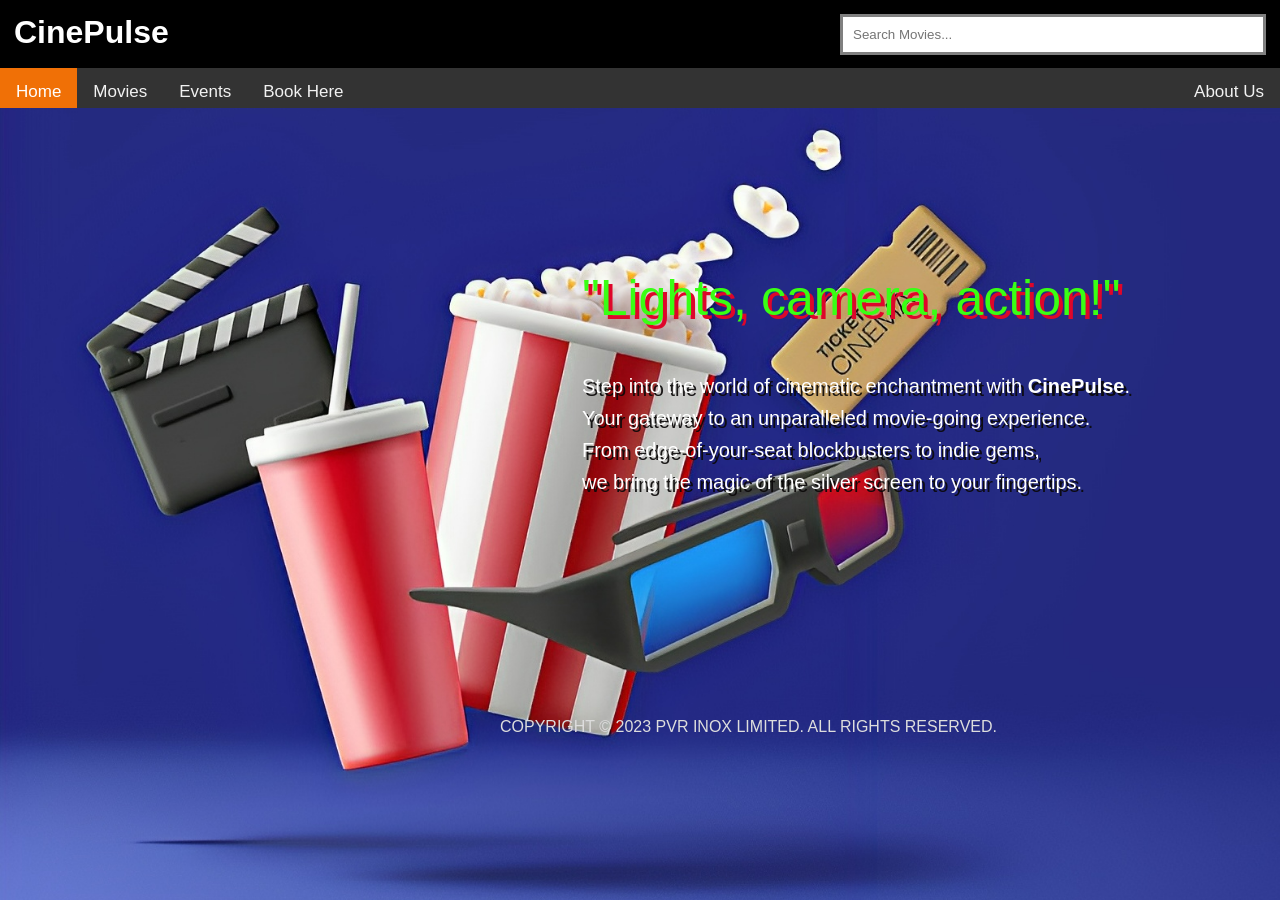
==== index.html @ d07807b1 "Rename Home.html to index.html for Vercel deployment" ====
<!DOCTYPE html>
<html lang="en">

<head>
  <meta charset="UTF-8">
  <meta name="viewport" content="width=device-width, initial-scale=1.0">
  <title>Home</title>
  <link rel="stylesheet" href="home.css">
</head>

<body>
  <div class="header">
    <div class="nav1">
      <div class="title">
        <h1>CinePulse</h1>
      </div>
      <div class="search">
        <input type="text" placeholder="Search Movies...">
      </div>
    </div>

    <div class="nav2">
      <a href="#home" id="active">Home</a>
      <a href="movie.html">Movies</a>
      <a href="event.html">Events</a>
      <a href="#book">Book Here</a>
      <a href="about.html" id="about">About Us</a>
    </div>

    <div class="intro animated-text">
      <span>"Lights, camera, action!"</span><br><br>
      Step into the world of cinematic enchantment with <b>CinePulse</b>.<br>
      Your gateway to an unparalleled movie-going experience.<br>
      From edge-of-your-seat blockbusters to indie gems,<br>
      we bring the magic of the silver screen to your fingertips.
    </div>

    <div class="copy">
      COPYRIGHT © 2023 PVR INOX LIMITED. ALL RIGHTS RESERVED.
    </div>
  </div>
</body>

</html>
---- home.css ----
* {
    margin: 0;
}
.header {
    display: block;
    height: 100vh;
}

.nav1 {
    background-color: black;
    display: flex;
    color: white;
    justify-content: space-between;
    padding: 14px 14px;
    height: 40px;
}
.title h1{
    align-items: center;
    justify-content: center;
    
}

.search input[type=text]{
    float:right;
    width: 400px;
    margin: auto;
    height: auto;
  border: 3px solid grey;
  padding: 10px;
}
.animated-text {
  font-size: 20px;
  line-height: 1.6;
  color: white;
  text-align: left;
  margin: 50px;
  opacity: 0;
  transform: translateY(30px);
  animation: fadeInUp 2s ease-out forwards;
}

.animated-text span {
  display: inline-block;
  font-size: 50px;
  color: #39ff14;
  text-shadow: 4px 4px rgb(222, 6, 42);
  animation: glow 2s ease-in-out infinite alternate;
}

@keyframes fadeInUp {
  from {
    opacity: 0;
    transform: translateY(30px);
  }
  to {
    opacity: 1;
    transform: translateY(0);
  }
}

@keyframes glow {
  from {
    text-shadow: 0 0 5px #39ff14, 0 0 10px #39ff14, 0 0 20px #39ff14;
  }
  to {
    text-shadow: 0 0 20px #ff004f, 0 0 30px #ff004f, 0 0 40px #ff004f;
  }
}



body {
    
    font-family: Arial, Helvetica, sans-serif;
    background-image: url("theater.png");
    background-position-y: 45px;
    background-size:cover ;
    background-repeat: no-repeat;
}
.nav2 {
    overflow: hidden;
    background-color: #333;
    height:40px;
}
.nav2 a {
    float: left;
    color: #f2f2f2;
    text-align: center;
    padding: 14px 16px;
    text-decoration: none;
    font-size: 17px;
}
.nav2 a.about{
    float: right;
    color: #f2f2f2;
    text-align: center;
    padding: 14px 16px;
    text-decoration: none;
    font-size: 17px;

}
.nav2 a#about{
    float:right;
}
.nav2 a:hover {
    background-color: #ddd;
    color: black;
}
.nav2 a#active {
    background-color: #f07006;
    color: white;
} 
.intro{
    padding: 100px;
    float: right;
    color:white;
    font-size:30px;
    text-shadow: 3px 3px rgba(11, 9, 9, 0.925);
}
.copy{
    
    margin-top: 610px;
    margin-left: 500px;
    color:#ddd;
    
}
.animated-text {
  font-size: 20px;
  line-height: 1.6;
  color: white;
  text-align: left;
  margin: 50px;
  opacity: 0;
  transform: translateY(30px);
  animation: fadeInUp 2s ease-out forwards;
}

.animated-text span {
  display: inline-block;
  font-size: 50px;
  color: #39ff14;
  text-shadow: 4px 4px rgb(222, 6, 42);
  animation: glow 2s ease-in-out infinite alternate;
}

@keyframes fadeInUp {
  from {
    opacity: 0;
    transform: translateY(30px);
  }
  to {
    opacity: 1;
    transform: translateY(0);
  }
}

@keyframes glow {
  from {
    text-shadow: 0 0 5px #39ff14, 0 0 10px #39ff14, 0 0 20px #39ff14;
  }
  to {
    text-shadow: 0 0 20px #ff004f, 0 0 30px #ff004f, 0 0 40px #ff004f;
  }
}
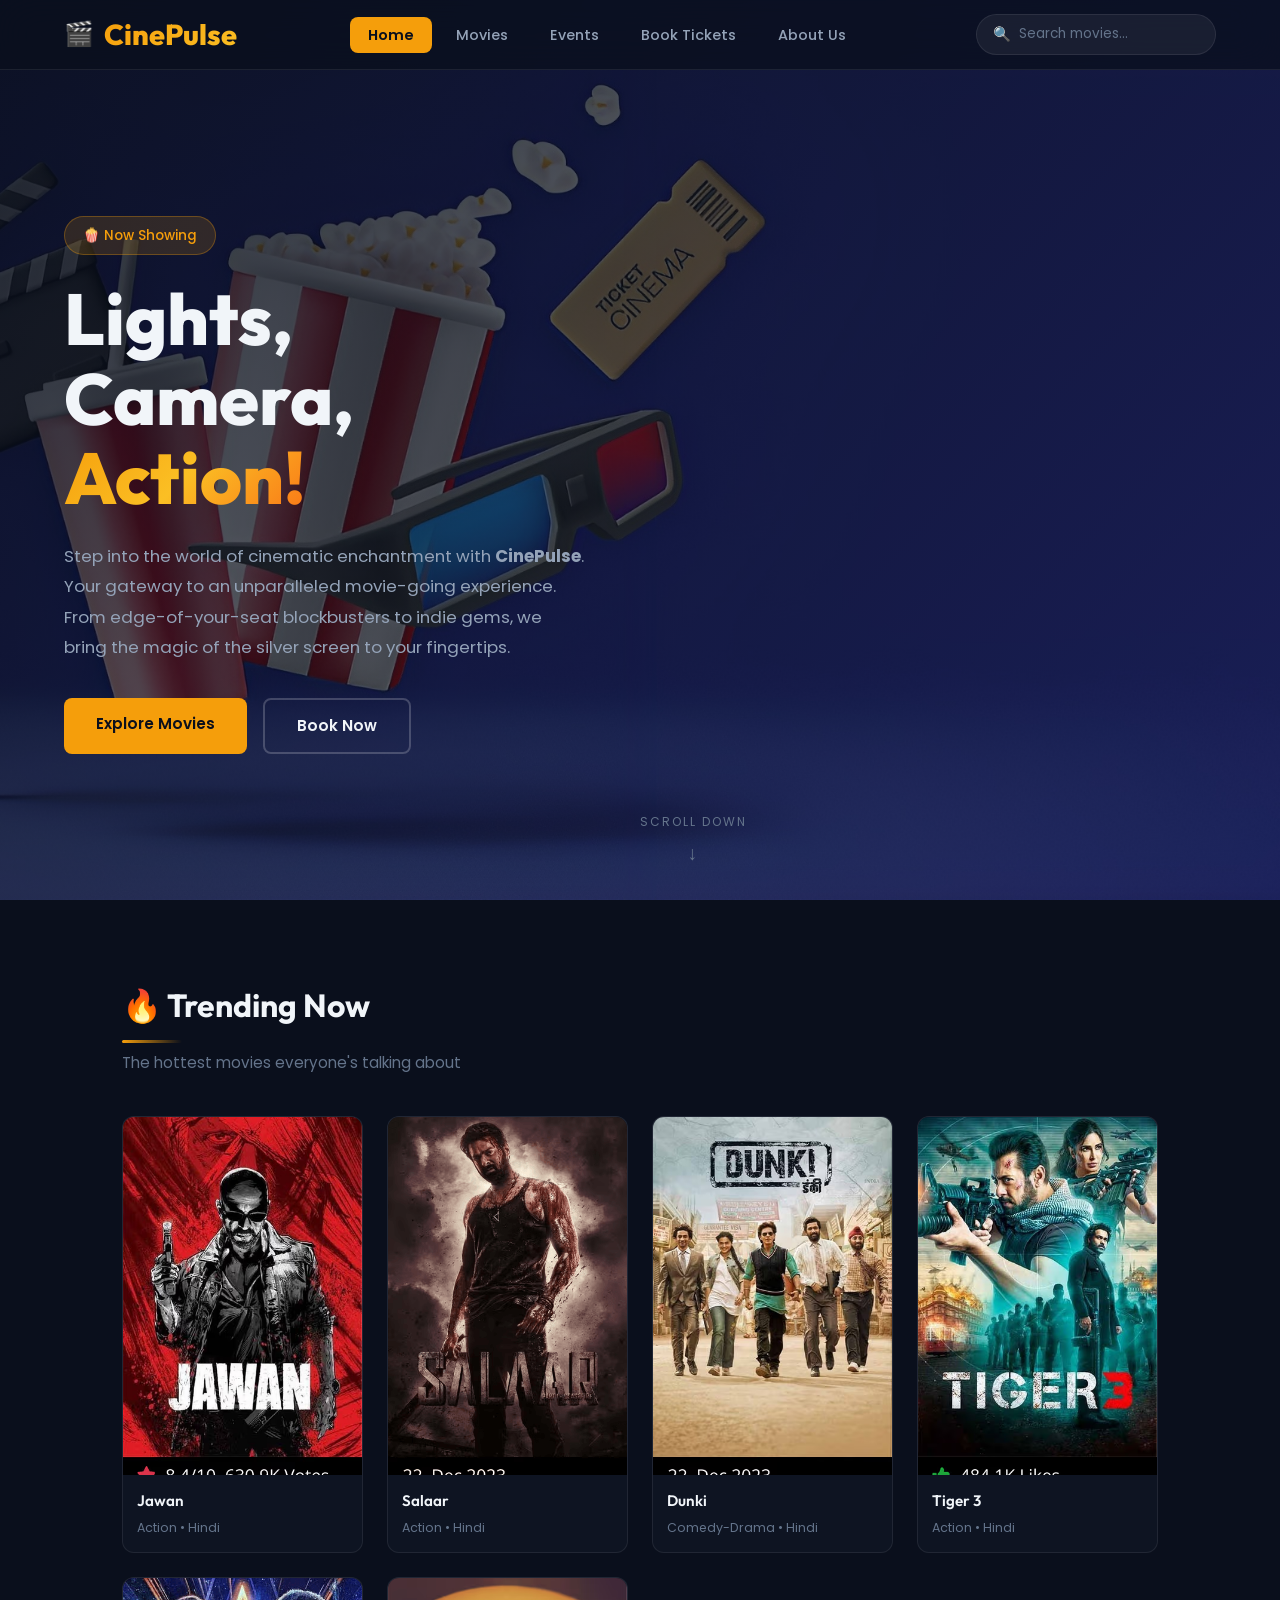
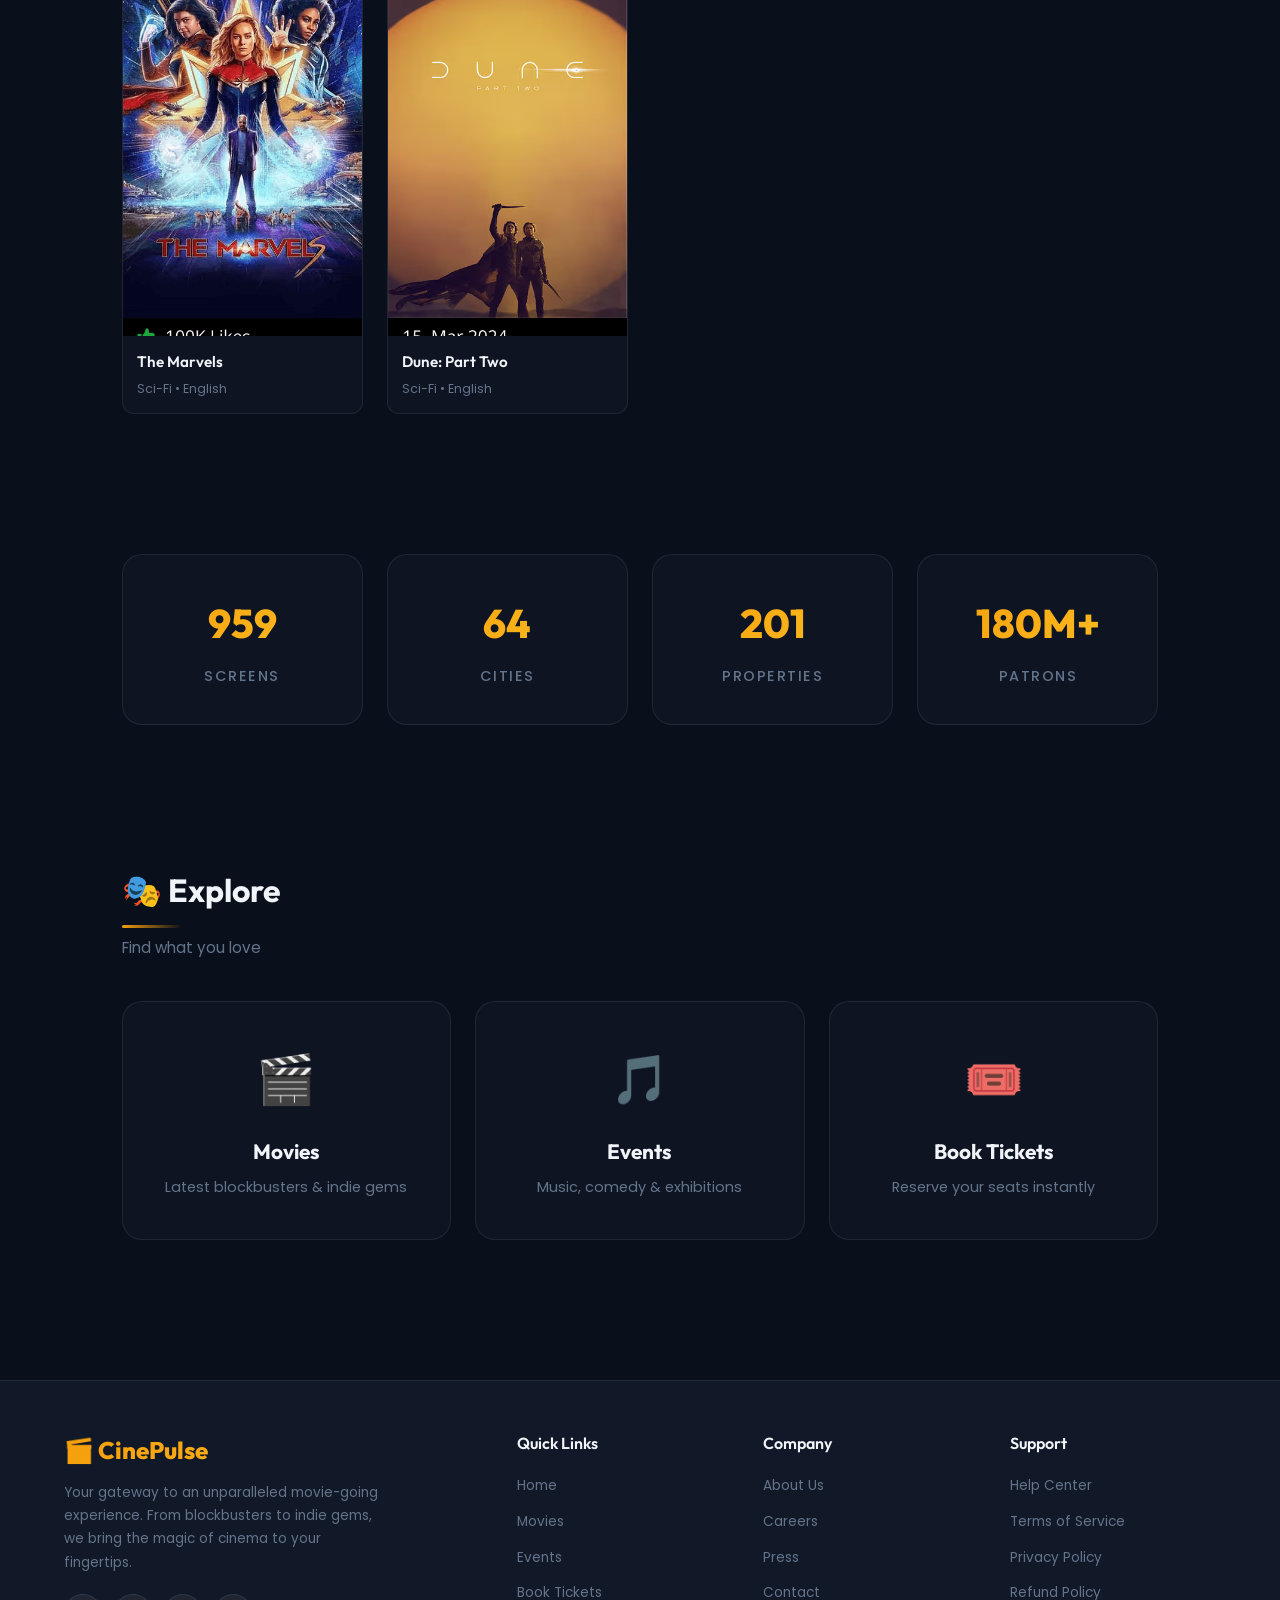
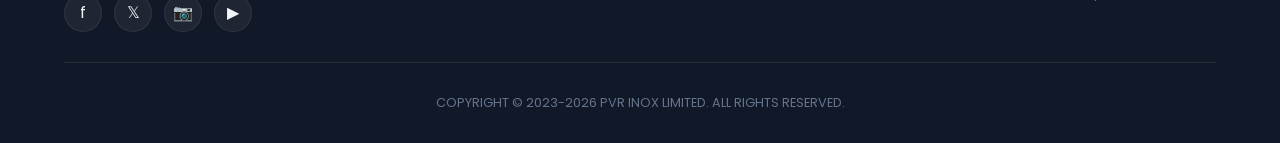
==== commit 095caffe: "updated" ====
--- a/index.html
+++ b/index.html
@@ -1,44 +1,291 @@
 <!DOCTYPE html>
 <html lang="en">
-
 <head>
   <meta charset="UTF-8">
   <meta name="viewport" content="width=device-width, initial-scale=1.0">
-  <title>Home</title>
+  <meta name="description" content="CinePulse — Your gateway to an unparalleled movie-going experience. Book tickets for the latest blockbusters, events, and more.">
+  <meta property="og:title" content="CinePulse — Book Movie Tickets Online">
+  <meta property="og:description" content="Step into the world of cinematic enchantment. Book tickets for the latest movies and events.">
+  <title>CinePulse — Book Movie Tickets Online</title>
+  <link rel="stylesheet" href="global.css">
   <link rel="stylesheet" href="home.css">
 </head>
-
 <body>
-  <div class="header">
-    <div class="nav1">
-      <div class="title">
-        <h1>CinePulse</h1>
-      </div>
-      <div class="search">
-        <input type="text" placeholder="Search Movies...">
-      </div>
-    </div>
-
-    <div class="nav2">
-      <a href="#home" id="active">Home</a>
-      <a href="movie.html">Movies</a>
-      <a href="event.html">Events</a>
-      <a href="#book">Book Here</a>
-      <a href="about.html" id="about">About Us</a>
-    </div>
-
-    <div class="intro animated-text">
-      <span>"Lights, camera, action!"</span><br><br>
-      Step into the world of cinematic enchantment with <b>CinePulse</b>.<br>
-      Your gateway to an unparalleled movie-going experience.<br>
-      From edge-of-your-seat blockbusters to indie gems,<br>
-      we bring the magic of the silver screen to your fingertips.
-    </div>
-
-    <div class="copy">
-      COPYRIGHT © 2023 PVR INOX LIMITED. ALL RIGHTS RESERVED.
-    </div>
-  </div>
+  <!-- Page Transition -->
+  <div class="page-transition active"></div>
+
+  <!-- Navbar -->
+  <nav class="navbar" id="navbar">
+    <div class="navbar__brand">
+      <span class="navbar__logo-icon">🎬</span>
+      <a href="index.html" class="navbar__logo">CinePulse</a>
+    </div>
+    <ul class="navbar__links" id="navLinks">
+      <li><a href="index.html" class="active">Home</a></li>
+      <li><a href="movie.html">Movies</a></li>
+      <li><a href="event.html">Events</a></li>
+      <li><a href="book.html">Book Tickets</a></li>
+      <li><a href="about.html">About Us</a></li>
+    </ul>
+    <div class="navbar__search">
+      <span class="navbar__search-icon">🔍</span>
+      <input type="text" placeholder="Search movies..." id="searchInput">
+    </div>
+    <div class="navbar__hamburger" id="hamburger">
+      <span></span>
+      <span></span>
+      <span></span>
+    </div>
+  </nav>
+  <div class="mobile-overlay" id="mobileOverlay"></div>
+
+  <!-- Hero Section -->
+  <header class="hero" id="home">
+    <div class="hero__carousel">
+      <div class="hero__slide active" style="background-image: url('theater.png');">
+        <div class="hero__overlay"></div>
+        <div class="hero__content">
+          <span class="hero__badge">🍿 Now Showing</span>
+          <h1 class="hero__title">Lights, Camera,<br><span class="hero__title-accent">Action!</span></h1>
+          <p class="hero__description">
+            Step into the world of cinematic enchantment with <strong>CinePulse</strong>.
+            Your gateway to an unparalleled movie-going experience.
+            From edge-of-your-seat blockbusters to indie gems,
+            we bring the magic of the silver screen to your fingertips.
+          </p>
+          <div class="hero__actions">
+            <a href="movie.html" class="hero__btn hero__btn--primary">Explore Movies</a>
+            <a href="book.html" class="hero__btn hero__btn--outline">Book Now</a>
+          </div>
+        </div>
+      </div>
+    </div>
+    <div class="hero__scroll-indicator">
+      <span>Scroll Down</span>
+      <div class="hero__scroll-arrow">↓</div>
+    </div>
+  </header>
+
+  <!-- Featured Section -->
+  <main>
+    <section class="featured" id="featured">
+      <div class="container">
+        <div class="section-header reveal">
+          <h2 class="section-header__title">🔥 Trending Now</h2>
+          <p class="section-header__subtitle">The hottest movies everyone's talking about</p>
+        </div>
+        <div class="card-grid stagger-children">
+          <a href="book.html" class="card">
+            <div class="card__image-wrapper">
+              <img src="jawan.png" alt="Jawan" loading="lazy">
+              <div class="card__overlay">
+                <span class="card__overlay-btn">Book Tickets →</span>
+              </div>
+            </div>
+            <div class="card__info">
+              <h3 class="card__title">Jawan</h3>
+              <p class="card__meta">Action • Hindi</p>
+            </div>
+          </a>
+          <a href="book.html" class="card">
+            <div class="card__image-wrapper">
+              <img src="salar.png" alt="Salaar" loading="lazy">
+              <div class="card__overlay">
+                <span class="card__overlay-btn">Book Tickets →</span>
+              </div>
+            </div>
+            <div class="card__info">
+              <h3 class="card__title">Salaar</h3>
+              <p class="card__meta">Action • Hindi</p>
+            </div>
+          </a>
+          <a href="book.html" class="card">
+            <div class="card__image-wrapper">
+              <img src="dunki.png" alt="Dunki" loading="lazy">
+              <div class="card__overlay">
+                <span class="card__overlay-btn">Book Tickets →</span>
+              </div>
+            </div>
+            <div class="card__info">
+              <h3 class="card__title">Dunki</h3>
+              <p class="card__meta">Comedy-Drama • Hindi</p>
+            </div>
+          </a>
+          <a href="book.html" class="card">
+            <div class="card__image-wrapper">
+              <img src="tiger.png" alt="Tiger 3" loading="lazy">
+              <div class="card__overlay">
+                <span class="card__overlay-btn">Book Tickets →</span>
+              </div>
+            </div>
+            <div class="card__info">
+              <h3 class="card__title">Tiger 3</h3>
+              <p class="card__meta">Action • Hindi</p>
+            </div>
+          </a>
+          <a href="book.html" class="card">
+            <div class="card__image-wrapper">
+              <img src="marvel.png" alt="The Marvels" loading="lazy">
+              <div class="card__overlay">
+                <span class="card__overlay-btn">Book Tickets →</span>
+              </div>
+            </div>
+            <div class="card__info">
+              <h3 class="card__title">The Marvels</h3>
+              <p class="card__meta">Sci-Fi • English</p>
+            </div>
+          </a>
+          <a href="book.html" class="card">
+            <div class="card__image-wrapper">
+              <img src="dune.png" alt="Dune Part Two" loading="lazy">
+              <div class="card__overlay">
+                <span class="card__overlay-btn">Book Tickets →</span>
+              </div>
+            </div>
+            <div class="card__info">
+              <h3 class="card__title">Dune: Part Two</h3>
+              <p class="card__meta">Sci-Fi • English</p>
+            </div>
+          </a>
+        </div>
+      </div>
+    </section>
+
+    <!-- Stats Section -->
+    <section class="stats reveal">
+      <div class="container">
+        <div class="stats__grid">
+          <div class="stats__card">
+            <span class="stats__number" data-target="1707">0</span>
+            <span class="stats__label">Screens</span>
+          </div>
+          <div class="stats__card">
+            <span class="stats__number" data-target="115">0</span>
+            <span class="stats__label">Cities</span>
+          </div>
+          <div class="stats__card">
+            <span class="stats__number" data-target="359">0</span>
+            <span class="stats__label">Properties</span>
+          </div>
+          <div class="stats__card">
+            <span class="stats__number">180M+</span>
+            <span class="stats__label">Patrons</span>
+          </div>
+        </div>
+      </div>
+    </section>
+
+    <!-- Quick Categories -->
+    <section class="categories reveal">
+      <div class="container">
+        <div class="section-header">
+          <h2 class="section-header__title">🎭 Explore</h2>
+          <p class="section-header__subtitle">Find what you love</p>
+        </div>
+        <div class="categories__grid stagger-children">
+          <a href="movie.html" class="categories__card">
+            <span class="categories__icon">🎬</span>
+            <h3>Movies</h3>
+            <p>Latest blockbusters & indie gems</p>
+          </a>
+          <a href="event.html" class="categories__card">
+            <span class="categories__icon">🎵</span>
+            <h3>Events</h3>
+            <p>Music, comedy & exhibitions</p>
+          </a>
+          <a href="book.html" class="categories__card">
+            <span class="categories__icon">🎟️</span>
+            <h3>Book Tickets</h3>
+            <p>Reserve your seats instantly</p>
+          </a>
+        </div>
+      </div>
+    </section>
+  </main>
+
+  <!-- Footer -->
+  <footer class="footer">
+    <div class="footer__grid">
+      <div class="footer__brand">
+        <div class="footer__brand-name">🎬 CinePulse</div>
+        <p class="footer__brand-desc">
+          Your gateway to an unparalleled movie-going experience.
+          From blockbusters to indie gems, we bring the magic of cinema to your fingertips.
+        </p>
+        <div class="footer__social">
+          <a href="#" aria-label="Facebook">f</a>
+          <a href="#" aria-label="Twitter">𝕏</a>
+          <a href="#" aria-label="Instagram">📷</a>
+          <a href="#" aria-label="YouTube">▶</a>
+        </div>
+      </div>
+      <div class="footer__col">
+        <h4 class="footer__col-title">Quick Links</h4>
+        <ul>
+          <li><a href="index.html">Home</a></li>
+          <li><a href="movie.html">Movies</a></li>
+          <li><a href="event.html">Events</a></li>
+          <li><a href="book.html">Book Tickets</a></li>
+        </ul>
+      </div>
+      <div class="footer__col">
+        <h4 class="footer__col-title">Company</h4>
+        <ul>
+          <li><a href="about.html">About Us</a></li>
+          <li><a href="#">Careers</a></li>
+          <li><a href="#">Press</a></li>
+          <li><a href="#">Contact</a></li>
+        </ul>
+      </div>
+      <div class="footer__col">
+        <h4 class="footer__col-title">Support</h4>
+        <ul>
+          <li><a href="#">Help Center</a></li>
+          <li><a href="#">Terms of Service</a></li>
+          <li><a href="#">Privacy Policy</a></li>
+          <li><a href="#">Refund Policy</a></li>
+        </ul>
+      </div>
+    </div>
+    <div class="footer__bottom">
+      COPYRIGHT © 2023-2026 PVR INOX LIMITED. ALL RIGHTS RESERVED.
+    </div>
+  </footer>
+
+  <!-- Back to Top -->
+  <button class="back-to-top" aria-label="Back to top">↑</button>
+
+  <script src="main.js"></script>
+  <script>
+    // Init hero carousel & stats counter
+    document.addEventListener('DOMContentLoaded', () => {
+      initHeroCarousel();
+
+      // Animated counters
+      const counters = document.querySelectorAll('.stats__number[data-target]');
+      const observer = new IntersectionObserver((entries) => {
+        entries.forEach(entry => {
+          if (entry.isIntersecting) {
+            const el = entry.target;
+            const target = +el.dataset.target;
+            const duration = 2000;
+            const start = performance.now();
+
+            function update(now) {
+              const progress = Math.min((now - start) / duration, 1);
+              const eased = 1 - Math.pow(1 - progress, 3);
+              el.textContent = Math.floor(target * eased).toLocaleString();
+              if (progress < 1) requestAnimationFrame(update);
+              else el.textContent = target.toLocaleString() + '+';
+            }
+            requestAnimationFrame(update);
+            observer.unobserve(el);
+          }
+        });
+      }, { threshold: 0.5 });
+
+      counters.forEach(c => observer.observe(c));
+    });
+  </script>
 </body>
-
 </html>
--- a/global.css
+++ b/global.css
@@ -0,0 +1,778 @@
+/* ============================================
+   CinePulse — Global Design System (2026)
+   ============================================ */
+
+/* ---------- Google Fonts ---------- */
+@import url('https://fonts.googleapis.com/css2?family=Poppins:wght@300;400;500;600;700;800;900&family=Outfit:wght@300;400;500;600;700;800&display=swap');
+
+/* ---------- CSS Custom Properties ---------- */
+:root {
+  /* Colors */
+  --bg-primary: #0a0f1c;
+  --bg-secondary: #111827;
+  --bg-card: rgba(17, 24, 39, 0.65);
+  --bg-glass: rgba(10, 15, 28, 0.75);
+  --bg-glass-hover: rgba(10, 15, 28, 0.9);
+
+  --accent: #f59e0b;
+  --accent-hover: #d97706;
+  --accent-glow: rgba(245, 158, 11, 0.25);
+  --accent-red: #ef4444;
+  --accent-green: #10b981;
+
+  --text-primary: #f1f5f9;
+  --text-secondary: #94a3b8;
+  --text-muted: #64748b;
+
+  --border-glass: rgba(255, 255, 255, 0.08);
+  --border-accent: rgba(245, 158, 11, 0.3);
+
+  /* Typography */
+  --font-heading: 'Outfit', sans-serif;
+  --font-body: 'Poppins', sans-serif;
+
+  /* Spacing */
+  --nav-height: 70px;
+  --section-padding: 80px 5%;
+  --container-max: 1400px;
+
+  /* Transitions */
+  --transition-fast: 0.2s cubic-bezier(0.4, 0, 0.2, 1);
+  --transition-smooth: 0.4s cubic-bezier(0.4, 0, 0.2, 1);
+  --transition-spring: 0.5s cubic-bezier(0.34, 1.56, 0.64, 1);
+
+  /* Borders */
+  --radius-sm: 8px;
+  --radius-md: 12px;
+  --radius-lg: 20px;
+  --radius-xl: 28px;
+
+  /* Shadows */
+  --shadow-card: 0 8px 32px rgba(0, 0, 0, 0.3);
+  --shadow-glow: 0 0 40px var(--accent-glow);
+  --shadow-float: 0 20px 60px rgba(0, 0, 0, 0.4);
+}
+
+/* ---------- Reset & Base ---------- */
+*,
+*::before,
+*::after {
+  margin: 0;
+  padding: 0;
+  box-sizing: border-box;
+}
+
+html {
+  scroll-behavior: smooth;
+  scroll-padding-top: var(--nav-height);
+}
+
+body {
+  font-family: var(--font-body);
+  background-color: var(--bg-primary);
+  color: var(--text-primary);
+  line-height: 1.6;
+  overflow-x: hidden;
+  min-height: 100vh;
+}
+
+img {
+  max-width: 100%;
+  height: auto;
+  display: block;
+}
+
+a {
+  text-decoration: none;
+  color: inherit;
+  transition: color var(--transition-fast);
+}
+
+::selection {
+  background: var(--accent);
+  color: var(--bg-primary);
+}
+
+/* Scrollbar */
+::-webkit-scrollbar {
+  width: 8px;
+}
+::-webkit-scrollbar-track {
+  background: var(--bg-primary);
+}
+::-webkit-scrollbar-thumb {
+  background: var(--text-muted);
+  border-radius: 100px;
+}
+::-webkit-scrollbar-thumb:hover {
+  background: var(--accent);
+}
+
+/* ---------- NAVBAR ---------- */
+.navbar {
+  position: fixed;
+  top: 0;
+  left: 0;
+  right: 0;
+  z-index: 1000;
+  padding: 0 5%;
+  height: var(--nav-height);
+  display: flex;
+  align-items: center;
+  justify-content: space-between;
+  background: var(--bg-glass);
+  backdrop-filter: blur(20px);
+  -webkit-backdrop-filter: blur(20px);
+  border-bottom: 1px solid var(--border-glass);
+  transition: all var(--transition-smooth);
+}
+
+.navbar.scrolled {
+  background: var(--bg-glass-hover);
+  box-shadow: 0 4px 30px rgba(0, 0, 0, 0.3);
+}
+
+.navbar__brand {
+  display: flex;
+  align-items: center;
+  gap: 10px;
+}
+
+.navbar__logo {
+  font-family: var(--font-heading);
+  font-size: 1.8rem;
+  font-weight: 800;
+  background: linear-gradient(135deg, var(--accent), #fbbf24, var(--accent-hover));
+  background-size: 200% 200%;
+  -webkit-background-clip: text;
+  -webkit-text-fill-color: transparent;
+  background-clip: text;
+  animation: gradientShift 3s ease infinite;
+}
+
+@keyframes gradientShift {
+  0%, 100% { background-position: 0% 50%; }
+  50% { background-position: 100% 50%; }
+}
+
+.navbar__logo-icon {
+  font-size: 1.5rem;
+}
+
+.navbar__links {
+  display: flex;
+  align-items: center;
+  gap: 6px;
+  list-style: none;
+}
+
+.navbar__links a {
+  padding: 8px 18px;
+  border-radius: var(--radius-sm);
+  font-size: 0.9rem;
+  font-weight: 500;
+  color: var(--text-secondary);
+  transition: all var(--transition-fast);
+  position: relative;
+}
+
+.navbar__links a:hover {
+  color: var(--text-primary);
+  background: rgba(255, 255, 255, 0.06);
+}
+
+.navbar__links a.active {
+  color: var(--bg-primary);
+  background: var(--accent);
+  font-weight: 600;
+}
+
+.navbar__search {
+  display: flex;
+  align-items: center;
+  gap: 8px;
+  background: rgba(255, 255, 255, 0.06);
+  border: 1px solid var(--border-glass);
+  border-radius: 100px;
+  padding: 8px 16px;
+  transition: all var(--transition-fast);
+}
+
+.navbar__search:focus-within {
+  border-color: var(--accent);
+  background: rgba(255, 255, 255, 0.1);
+  box-shadow: 0 0 20px var(--accent-glow);
+}
+
+.navbar__search-icon {
+  color: var(--text-muted);
+  font-size: 0.9rem;
+}
+
+.navbar__search input {
+  background: none;
+  border: none;
+  outline: none;
+  color: var(--text-primary);
+  font-family: var(--font-body);
+  font-size: 0.85rem;
+  width: 180px;
+  transition: width var(--transition-smooth);
+}
+
+.navbar__search input::placeholder {
+  color: var(--text-muted);
+}
+
+.navbar__search input:focus {
+  width: 240px;
+}
+
+/* Hamburger */
+.navbar__hamburger {
+  display: none;
+  flex-direction: column;
+  gap: 5px;
+  cursor: pointer;
+  padding: 5px;
+  z-index: 1001;
+}
+
+.navbar__hamburger span {
+  width: 24px;
+  height: 2px;
+  background: var(--text-primary);
+  border-radius: 2px;
+  transition: all var(--transition-fast);
+}
+
+.navbar__hamburger.open span:nth-child(1) {
+  transform: rotate(45deg) translate(5px, 5px);
+}
+.navbar__hamburger.open span:nth-child(2) {
+  opacity: 0;
+}
+.navbar__hamburger.open span:nth-child(3) {
+  transform: rotate(-45deg) translate(5px, -5px);
+}
+
+/* ---------- SECTION HEADERS ---------- */
+.section-header {
+  margin-bottom: 40px;
+}
+
+.section-header__title {
+  font-family: var(--font-heading);
+  font-size: 2rem;
+  font-weight: 700;
+  color: var(--text-primary);
+  display: inline-block;
+  position: relative;
+  padding-bottom: 12px;
+}
+
+.section-header__title::after {
+  content: '';
+  position: absolute;
+  bottom: 0;
+  left: 0;
+  width: 60px;
+  height: 3px;
+  background: linear-gradient(90deg, var(--accent), transparent);
+  border-radius: 100px;
+}
+
+.section-header__subtitle {
+  color: var(--text-muted);
+  font-size: 0.95rem;
+  margin-top: 8px;
+}
+
+/* ---------- CARD GRID ---------- */
+.card-grid {
+  display: grid;
+  grid-template-columns: repeat(auto-fill, minmax(200px, 1fr));
+  gap: 24px;
+}
+
+.card {
+  position: relative;
+  border-radius: var(--radius-md);
+  overflow: hidden;
+  background: var(--bg-card);
+  border: 1px solid var(--border-glass);
+  transition: all var(--transition-smooth);
+  cursor: pointer;
+  group: true;
+}
+
+.card:hover {
+  transform: translateY(-8px);
+  box-shadow: var(--shadow-float);
+  border-color: var(--border-accent);
+}
+
+.card__image-wrapper {
+  position: relative;
+  overflow: hidden;
+  aspect-ratio: 2/3;
+}
+
+.card__image-wrapper img {
+  width: 100%;
+  height: 100%;
+  object-fit: cover;
+  transition: transform var(--transition-smooth);
+}
+
+.card:hover .card__image-wrapper img {
+  transform: scale(1.08);
+}
+
+.card__overlay {
+  position: absolute;
+  inset: 0;
+  background: linear-gradient(to top, rgba(0,0,0,0.85) 0%, rgba(0,0,0,0.2) 40%, transparent 100%);
+  opacity: 0;
+  transition: opacity var(--transition-smooth);
+  display: flex;
+  align-items: flex-end;
+  padding: 20px;
+}
+
+.card:hover .card__overlay {
+  opacity: 1;
+}
+
+.card__overlay-btn {
+  width: 100%;
+  padding: 10px;
+  background: var(--accent);
+  color: var(--bg-primary);
+  border: none;
+  border-radius: var(--radius-sm);
+  font-family: var(--font-body);
+  font-weight: 600;
+  font-size: 0.85rem;
+  cursor: pointer;
+  transition: all var(--transition-fast);
+  text-align: center;
+  display: block;
+}
+
+.card__overlay-btn:hover {
+  background: var(--accent-hover);
+  transform: scale(1.03);
+}
+
+.card__info {
+  padding: 14px;
+}
+
+.card__title {
+  font-family: var(--font-heading);
+  font-weight: 600;
+  font-size: 0.95rem;
+  margin-bottom: 4px;
+  white-space: nowrap;
+  overflow: hidden;
+  text-overflow: ellipsis;
+}
+
+.card__meta {
+  font-size: 0.78rem;
+  color: var(--text-muted);
+}
+
+/* ---------- FOOTER ---------- */
+.footer {
+  background: var(--bg-secondary);
+  border-top: 1px solid var(--border-glass);
+  padding: 50px 5% 30px;
+  margin-top: 60px;
+}
+
+.footer__grid {
+  display: grid;
+  grid-template-columns: 2fr repeat(3, 1fr);
+  gap: 40px;
+  max-width: var(--container-max);
+  margin: 0 auto;
+}
+
+.footer__brand-name {
+  font-family: var(--font-heading);
+  font-size: 1.5rem;
+  font-weight: 800;
+  background: linear-gradient(135deg, var(--accent), #fbbf24);
+  -webkit-background-clip: text;
+  -webkit-text-fill-color: transparent;
+  background-clip: text;
+  margin-bottom: 12px;
+}
+
+.footer__brand-desc {
+  color: var(--text-muted);
+  font-size: 0.85rem;
+  line-height: 1.7;
+  max-width: 320px;
+}
+
+.footer__col-title {
+  font-family: var(--font-heading);
+  font-weight: 600;
+  font-size: 1rem;
+  margin-bottom: 16px;
+  color: var(--text-primary);
+}
+
+.footer__col ul {
+  list-style: none;
+}
+
+.footer__col ul li {
+  margin-bottom: 10px;
+}
+
+.footer__col ul li a {
+  color: var(--text-muted);
+  font-size: 0.85rem;
+  transition: all var(--transition-fast);
+}
+
+.footer__col ul li a:hover {
+  color: var(--accent);
+  padding-left: 4px;
+}
+
+.footer__social {
+  display: flex;
+  gap: 12px;
+  margin-top: 20px;
+}
+
+.footer__social a {
+  width: 38px;
+  height: 38px;
+  border-radius: 50%;
+  background: rgba(255, 255, 255, 0.06);
+  border: 1px solid var(--border-glass);
+  display: flex;
+  align-items: center;
+  justify-content: center;
+  font-size: 1rem;
+  transition: all var(--transition-fast);
+}
+
+.footer__social a:hover {
+  background: var(--accent);
+  color: var(--bg-primary);
+  border-color: var(--accent);
+  transform: translateY(-3px);
+}
+
+.footer__bottom {
+  text-align: center;
+  padding-top: 30px;
+  margin-top: 30px;
+  border-top: 1px solid var(--border-glass);
+  color: var(--text-muted);
+  font-size: 0.8rem;
+}
+
+/* ---------- TOAST NOTIFICATIONS ---------- */
+.toast-container {
+  position: fixed;
+  top: 90px;
+  right: 20px;
+  z-index: 9999;
+  display: flex;
+  flex-direction: column;
+  gap: 10px;
+}
+
+.toast {
+  padding: 16px 24px;
+  border-radius: var(--radius-md);
+  background: var(--bg-glass-hover);
+  backdrop-filter: blur(20px);
+  border: 1px solid var(--border-glass);
+  color: var(--text-primary);
+  font-size: 0.9rem;
+  display: flex;
+  align-items: center;
+  gap: 12px;
+  min-width: 300px;
+  box-shadow: var(--shadow-card);
+  animation: toastIn 0.4s var(--transition-spring) forwards;
+  position: relative;
+  overflow: hidden;
+}
+
+.toast::after {
+  content: '';
+  position: absolute;
+  bottom: 0;
+  left: 0;
+  height: 3px;
+  width: 100%;
+  animation: toastProgress 3s linear forwards;
+}
+
+.toast.success::after { background: var(--accent-green); }
+.toast.error::after { background: var(--accent-red); }
+.toast.info::after { background: var(--accent); }
+
+.toast__icon { font-size: 1.2rem; }
+
+.toast.removing {
+  animation: toastOut 0.3s ease forwards;
+}
+
+@keyframes toastIn {
+  from { opacity: 0; transform: translateX(100px); }
+  to { opacity: 1; transform: translateX(0); }
+}
+@keyframes toastOut {
+  from { opacity: 1; transform: translateX(0); }
+  to { opacity: 0; transform: translateX(100px); }
+}
+@keyframes toastProgress {
+  from { width: 100%; }
+  to { width: 0%; }
+}
+
+/* ---------- BACK TO TOP ---------- */
+.back-to-top {
+  position: fixed;
+  bottom: 30px;
+  right: 30px;
+  width: 48px;
+  height: 48px;
+  border-radius: 50%;
+  background: var(--accent);
+  color: var(--bg-primary);
+  border: none;
+  cursor: pointer;
+  font-size: 1.3rem;
+  display: flex;
+  align-items: center;
+  justify-content: center;
+  box-shadow: var(--shadow-glow);
+  opacity: 0;
+  visibility: hidden;
+  transform: translateY(20px);
+  transition: all var(--transition-smooth);
+  z-index: 999;
+}
+
+.back-to-top.visible {
+  opacity: 1;
+  visibility: visible;
+  transform: translateY(0);
+}
+
+.back-to-top:hover {
+  transform: translateY(-4px) scale(1.1);
+  box-shadow: 0 0 60px var(--accent-glow);
+}
+
+/* ---------- SCROLL ANIMATIONS ---------- */
+.reveal {
+  opacity: 0;
+  transform: translateY(40px);
+  transition: all 0.8s cubic-bezier(0.16, 1, 0.3, 1);
+}
+
+.reveal.visible {
+  opacity: 1;
+  transform: translateY(0);
+}
+
+.reveal-left {
+  opacity: 0;
+  transform: translateX(-40px);
+  transition: all 0.8s cubic-bezier(0.16, 1, 0.3, 1);
+}
+
+.reveal-left.visible {
+  opacity: 1;
+  transform: translateX(0);
+}
+
+.reveal-right {
+  opacity: 0;
+  transform: translateX(40px);
+  transition: all 0.8s cubic-bezier(0.16, 1, 0.3, 1);
+}
+
+.reveal-right.visible {
+  opacity: 1;
+  transform: translateX(0);
+}
+
+.reveal-scale {
+  opacity: 0;
+  transform: scale(0.9);
+  transition: all 0.8s cubic-bezier(0.16, 1, 0.3, 1);
+}
+
+.reveal-scale.visible {
+  opacity: 1;
+  transform: scale(1);
+}
+
+/* Stagger children */
+.stagger-children > * {
+  opacity: 0;
+  transform: translateY(20px);
+  transition: all 0.5s cubic-bezier(0.16, 1, 0.3, 1);
+}
+
+.stagger-children.visible > *:nth-child(1) { transition-delay: 0.05s; }
+.stagger-children.visible > *:nth-child(2) { transition-delay: 0.1s; }
+.stagger-children.visible > *:nth-child(3) { transition-delay: 0.15s; }
+.stagger-children.visible > *:nth-child(4) { transition-delay: 0.2s; }
+.stagger-children.visible > *:nth-child(5) { transition-delay: 0.25s; }
+.stagger-children.visible > *:nth-child(6) { transition-delay: 0.3s; }
+
+.stagger-children.visible > * {
+  opacity: 1;
+  transform: translateY(0);
+}
+
+/* ---------- PAGE TRANSITION ---------- */
+.page-transition {
+  position: fixed;
+  inset: 0;
+  background: var(--bg-primary);
+  z-index: 10000;
+  pointer-events: none;
+  opacity: 0;
+  transition: opacity 0.3s ease;
+}
+
+.page-transition.active {
+  opacity: 1;
+  pointer-events: all;
+}
+
+/* ---------- UTILITY ---------- */
+.container {
+  max-width: var(--container-max);
+  margin: 0 auto;
+  padding: 0 5%;
+}
+
+.text-accent { color: var(--accent); }
+.text-muted { color: var(--text-muted); }
+
+/* ---------- RESPONSIVE ---------- */
+
+/* Tablet */
+@media (max-width: 1024px) {
+  :root {
+    --nav-height: 64px;
+    --section-padding: 60px 4%;
+  }
+
+  .card-grid {
+    grid-template-columns: repeat(auto-fill, minmax(160px, 1fr));
+    gap: 16px;
+  }
+
+  .footer__grid {
+    grid-template-columns: 1fr 1fr;
+    gap: 30px;
+  }
+}
+
+/* Mobile */
+@media (max-width: 768px) {
+  :root {
+    --section-padding: 40px 4%;
+  }
+
+  .navbar__hamburger {
+    display: flex;
+  }
+
+  .navbar__links {
+    position: fixed;
+    top: 0;
+    right: -100%;
+    width: 280px;
+    height: 100vh;
+    background: var(--bg-secondary);
+    flex-direction: column;
+    padding: 100px 30px 30px;
+    gap: 8px;
+    transition: right var(--transition-smooth);
+    border-left: 1px solid var(--border-glass);
+  }
+
+  .navbar__links.open {
+    right: 0;
+  }
+
+  .navbar__links a {
+    width: 100%;
+    padding: 12px 16px;
+    font-size: 1rem;
+  }
+
+  .navbar__search {
+    display: none;
+  }
+
+  .section-header__title {
+    font-size: 1.5rem;
+  }
+
+  .card-grid {
+    grid-template-columns: repeat(2, 1fr);
+    gap: 12px;
+  }
+
+  .footer__grid {
+    grid-template-columns: 1fr;
+    gap: 30px;
+  }
+
+  .toast {
+    min-width: unset;
+    margin: 0 10px;
+  }
+}
+
+/* Small Mobile */
+@media (max-width: 480px) {
+  .card-grid {
+    grid-template-columns: repeat(2, 1fr);
+    gap: 10px;
+  }
+
+  .card__info {
+    padding: 10px;
+  }
+
+  .card__title {
+    font-size: 0.82rem;
+  }
+}
+
+/* Mobile Overlay backdrop */
+.mobile-overlay {
+  position: fixed;
+  inset: 0;
+  background: rgba(0, 0, 0, 0.5);
+  z-index: 998;
+  opacity: 0;
+  visibility: hidden;
+  transition: all var(--transition-fast);
+}
+
+.mobile-overlay.open {
+  opacity: 1;
+  visibility: visible;
+}
--- a/home.css
+++ b/home.css
@@ -1,50 +1,158 @@
-* {
-    margin: 0;
-}
-.header {
-    display: block;
-    height: 100vh;
-}
-
-.nav1 {
-    background-color: black;
-    display: flex;
-    color: white;
-    justify-content: space-between;
-    padding: 14px 14px;
-    height: 40px;
-}
-.title h1{
-    align-items: center;
-    justify-content: center;
-    
-}
-
-.search input[type=text]{
-    float:right;
-    width: 400px;
-    margin: auto;
-    height: auto;
-  border: 3px solid grey;
-  padding: 10px;
-}
-.animated-text {
-  font-size: 20px;
-  line-height: 1.6;
-  color: white;
-  text-align: left;
-  margin: 50px;
+/* ============================================
+   CinePulse — Home Page Styles
+   ============================================ */
+
+/* ---------- HERO ---------- */
+.hero {
+  position: relative;
+  height: 100vh;
+  min-height: 600px;
+  overflow: hidden;
+}
+
+.hero__slide {
+  position: absolute;
+  inset: 0;
+  background-size: cover;
+  background-position: center;
   opacity: 0;
-  transform: translateY(30px);
-  animation: fadeInUp 2s ease-out forwards;
-}
-
-.animated-text span {
-  display: inline-block;
-  font-size: 50px;
-  color: #39ff14;
-  text-shadow: 4px 4px rgb(222, 6, 42);
-  animation: glow 2s ease-in-out infinite alternate;
+  transition: opacity 1s ease;
+}
+
+.hero__slide.active {
+  opacity: 1;
+}
+
+.hero__overlay {
+  position: absolute;
+  inset: 0;
+  background: linear-gradient(
+    135deg,
+    rgba(10, 15, 28, 0.92) 0%,
+    rgba(10, 15, 28, 0.7) 40%,
+    rgba(10, 15, 28, 0.4) 100%
+  );
+}
+
+.hero__content {
+  position: relative;
+  z-index: 2;
+  max-width: 650px;
+  padding: 0 5%;
+  display: flex;
+  flex-direction: column;
+  justify-content: center;
+  height: 100%;
+  padding-top: var(--nav-height);
+}
+
+.hero__badge {
+  display: inline-flex;
+  align-items: center;
+  gap: 8px;
+  background: rgba(245, 158, 11, 0.15);
+  border: 1px solid rgba(245, 158, 11, 0.3);
+  color: var(--accent);
+  padding: 8px 18px;
+  border-radius: 100px;
+  font-size: 0.85rem;
+  font-weight: 500;
+  width: fit-content;
+  margin-bottom: 24px;
+  animation: fadeInUp 0.8s ease 0.2s both;
+}
+
+.hero__title {
+  font-family: var(--font-heading);
+  font-size: clamp(2.5rem, 6vw, 4.5rem);
+  font-weight: 800;
+  line-height: 1.1;
+  margin-bottom: 24px;
+  animation: fadeInUp 0.8s ease 0.4s both;
+}
+
+.hero__title-accent {
+  background: linear-gradient(135deg, var(--accent), #fbbf24, #f97316);
+  -webkit-background-clip: text;
+  -webkit-text-fill-color: transparent;
+  background-clip: text;
+}
+
+.hero__description {
+  font-size: 1.05rem;
+  color: var(--text-secondary);
+  line-height: 1.8;
+  margin-bottom: 36px;
+  max-width: 520px;
+  animation: fadeInUp 0.8s ease 0.6s both;
+}
+
+.hero__actions {
+  display: flex;
+  gap: 16px;
+  flex-wrap: wrap;
+  animation: fadeInUp 0.8s ease 0.8s both;
+}
+
+.hero__btn {
+  padding: 14px 32px;
+  border-radius: var(--radius-sm);
+  font-family: var(--font-body);
+  font-weight: 600;
+  font-size: 0.95rem;
+  cursor: pointer;
+  transition: all var(--transition-smooth);
+  text-align: center;
+}
+
+.hero__btn--primary {
+  background: var(--accent);
+  color: var(--bg-primary);
+}
+
+.hero__btn--primary:hover {
+  background: var(--accent-hover);
+  transform: translateY(-2px);
+  box-shadow: 0 10px 40px var(--accent-glow);
+}
+
+.hero__btn--outline {
+  background: transparent;
+  color: var(--text-primary);
+  border: 2px solid rgba(255, 255, 255, 0.2);
+}
+
+.hero__btn--outline:hover {
+  border-color: var(--accent);
+  color: var(--accent);
+  transform: translateY(-2px);
+}
+
+.hero__scroll-indicator {
+  position: absolute;
+  bottom: 30px;
+  left: 50%;
+  transform: translateX(-50%);
+  z-index: 3;
+  display: flex;
+  flex-direction: column;
+  align-items: center;
+  gap: 8px;
+  color: var(--text-muted);
+  font-size: 0.75rem;
+  letter-spacing: 2px;
+  text-transform: uppercase;
+  animation: fadeInUp 0.8s ease 1.2s both;
+}
+
+.hero__scroll-arrow {
+  animation: bounce 2s infinite;
+  font-size: 1.2rem;
+}
+
+@keyframes bounce {
+  0%, 100% { transform: translateY(0); }
+  50% { transform: translateY(8px); }
 }
 
 @keyframes fadeInUp {
@@ -58,110 +166,149 @@
   }
 }
 
-@keyframes glow {
-  from {
-    text-shadow: 0 0 5px #39ff14, 0 0 10px #39ff14, 0 0 20px #39ff14;
-  }
-  to {
-    text-shadow: 0 0 20px #ff004f, 0 0 30px #ff004f, 0 0 40px #ff004f;
-  }
-}
-
-
-
-body {
-    
-    font-family: Arial, Helvetica, sans-serif;
-    background-image: url("theater.png");
-    background-position-y: 45px;
-    background-size:cover ;
-    background-repeat: no-repeat;
-}
-.nav2 {
-    overflow: hidden;
-    background-color: #333;
-    height:40px;
-}
-.nav2 a {
-    float: left;
-    color: #f2f2f2;
+/* ---------- FEATURED ---------- */
+.featured {
+  padding: var(--section-padding);
+  padding-top: 80px;
+}
+
+/* ---------- STATS ---------- */
+.stats {
+  padding: 60px 5%;
+}
+
+.stats__grid {
+  display: grid;
+  grid-template-columns: repeat(4, 1fr);
+  gap: 24px;
+  max-width: var(--container-max);
+  margin: 0 auto;
+}
+
+.stats__card {
+  text-align: center;
+  padding: 36px 20px;
+  background: var(--bg-card);
+  border: 1px solid var(--border-glass);
+  border-radius: var(--radius-lg);
+  transition: all var(--transition-smooth);
+}
+
+.stats__card:hover {
+  transform: translateY(-6px);
+  border-color: var(--border-accent);
+  box-shadow: var(--shadow-glow);
+}
+
+.stats__number {
+  display: block;
+  font-family: var(--font-heading);
+  font-size: 2.5rem;
+  font-weight: 800;
+  background: linear-gradient(135deg, var(--accent), #fbbf24);
+  -webkit-background-clip: text;
+  -webkit-text-fill-color: transparent;
+  background-clip: text;
+  margin-bottom: 8px;
+}
+
+.stats__label {
+  color: var(--text-muted);
+  font-size: 0.9rem;
+  font-weight: 500;
+  text-transform: uppercase;
+  letter-spacing: 1.5px;
+}
+
+/* ---------- CATEGORIES ---------- */
+.categories {
+  padding: var(--section-padding);
+}
+
+.categories__grid {
+  display: grid;
+  grid-template-columns: repeat(3, 1fr);
+  gap: 24px;
+}
+
+.categories__card {
+  padding: 40px 30px;
+  background: var(--bg-card);
+  border: 1px solid var(--border-glass);
+  border-radius: var(--radius-lg);
+  text-align: center;
+  transition: all var(--transition-smooth);
+  cursor: pointer;
+}
+
+.categories__card:hover {
+  transform: translateY(-8px);
+  border-color: var(--border-accent);
+  box-shadow: var(--shadow-glow);
+  background: rgba(245, 158, 11, 0.05);
+}
+
+.categories__icon {
+  font-size: 3rem;
+  display: block;
+  margin-bottom: 16px;
+}
+
+.categories__card h3 {
+  font-family: var(--font-heading);
+  font-size: 1.3rem;
+  font-weight: 700;
+  margin-bottom: 8px;
+}
+
+.categories__card p {
+  color: var(--text-muted);
+  font-size: 0.9rem;
+}
+
+/* ---------- RESPONSIVE ---------- */
+@media (max-width: 768px) {
+  .hero__content {
+    padding: 0 6%;
+    padding-top: calc(var(--nav-height) + 20px);
+    justify-content: center;
+  }
+
+  .hero__title {
+    font-size: clamp(2rem, 8vw, 3rem);
+  }
+
+  .hero__description {
+    font-size: 0.92rem;
+  }
+
+  .hero__actions {
+    flex-direction: column;
+  }
+
+  .hero__btn {
     text-align: center;
-    padding: 14px 16px;
-    text-decoration: none;
-    font-size: 17px;
-}
-.nav2 a.about{
-    float: right;
-    color: #f2f2f2;
-    text-align: center;
-    padding: 14px 16px;
-    text-decoration: none;
-    font-size: 17px;
-
-}
-.nav2 a#about{
-    float:right;
-}
-.nav2 a:hover {
-    background-color: #ddd;
-    color: black;
-}
-.nav2 a#active {
-    background-color: #f07006;
-    color: white;
-} 
-.intro{
-    padding: 100px;
-    float: right;
-    color:white;
-    font-size:30px;
-    text-shadow: 3px 3px rgba(11, 9, 9, 0.925);
-}
-.copy{
-    
-    margin-top: 610px;
-    margin-left: 500px;
-    color:#ddd;
-    
-}
-.animated-text {
-  font-size: 20px;
-  line-height: 1.6;
-  color: white;
-  text-align: left;
-  margin: 50px;
-  opacity: 0;
-  transform: translateY(30px);
-  animation: fadeInUp 2s ease-out forwards;
-}
-
-.animated-text span {
-  display: inline-block;
-  font-size: 50px;
-  color: #39ff14;
-  text-shadow: 4px 4px rgb(222, 6, 42);
-  animation: glow 2s ease-in-out infinite alternate;
-}
-
-@keyframes fadeInUp {
-  from {
-    opacity: 0;
-    transform: translateY(30px);
-  }
-  to {
-    opacity: 1;
-    transform: translateY(0);
-  }
-}
-
-@keyframes glow {
-  from {
-    text-shadow: 0 0 5px #39ff14, 0 0 10px #39ff14, 0 0 20px #39ff14;
-  }
-  to {
-    text-shadow: 0 0 20px #ff004f, 0 0 30px #ff004f, 0 0 40px #ff004f;
-  }
-}
-
-
-
+  }
+
+  .hero__scroll-indicator {
+    display: none;
+  }
+
+  .stats__grid {
+    grid-template-columns: repeat(2, 1fr);
+    gap: 16px;
+  }
+
+  .stats__number {
+    font-size: 2rem;
+  }
+
+  .categories__grid {
+    grid-template-columns: 1fr;
+    gap: 16px;
+  }
+
+  .categories__card {
+    padding: 28px 20px;
+  }
+}
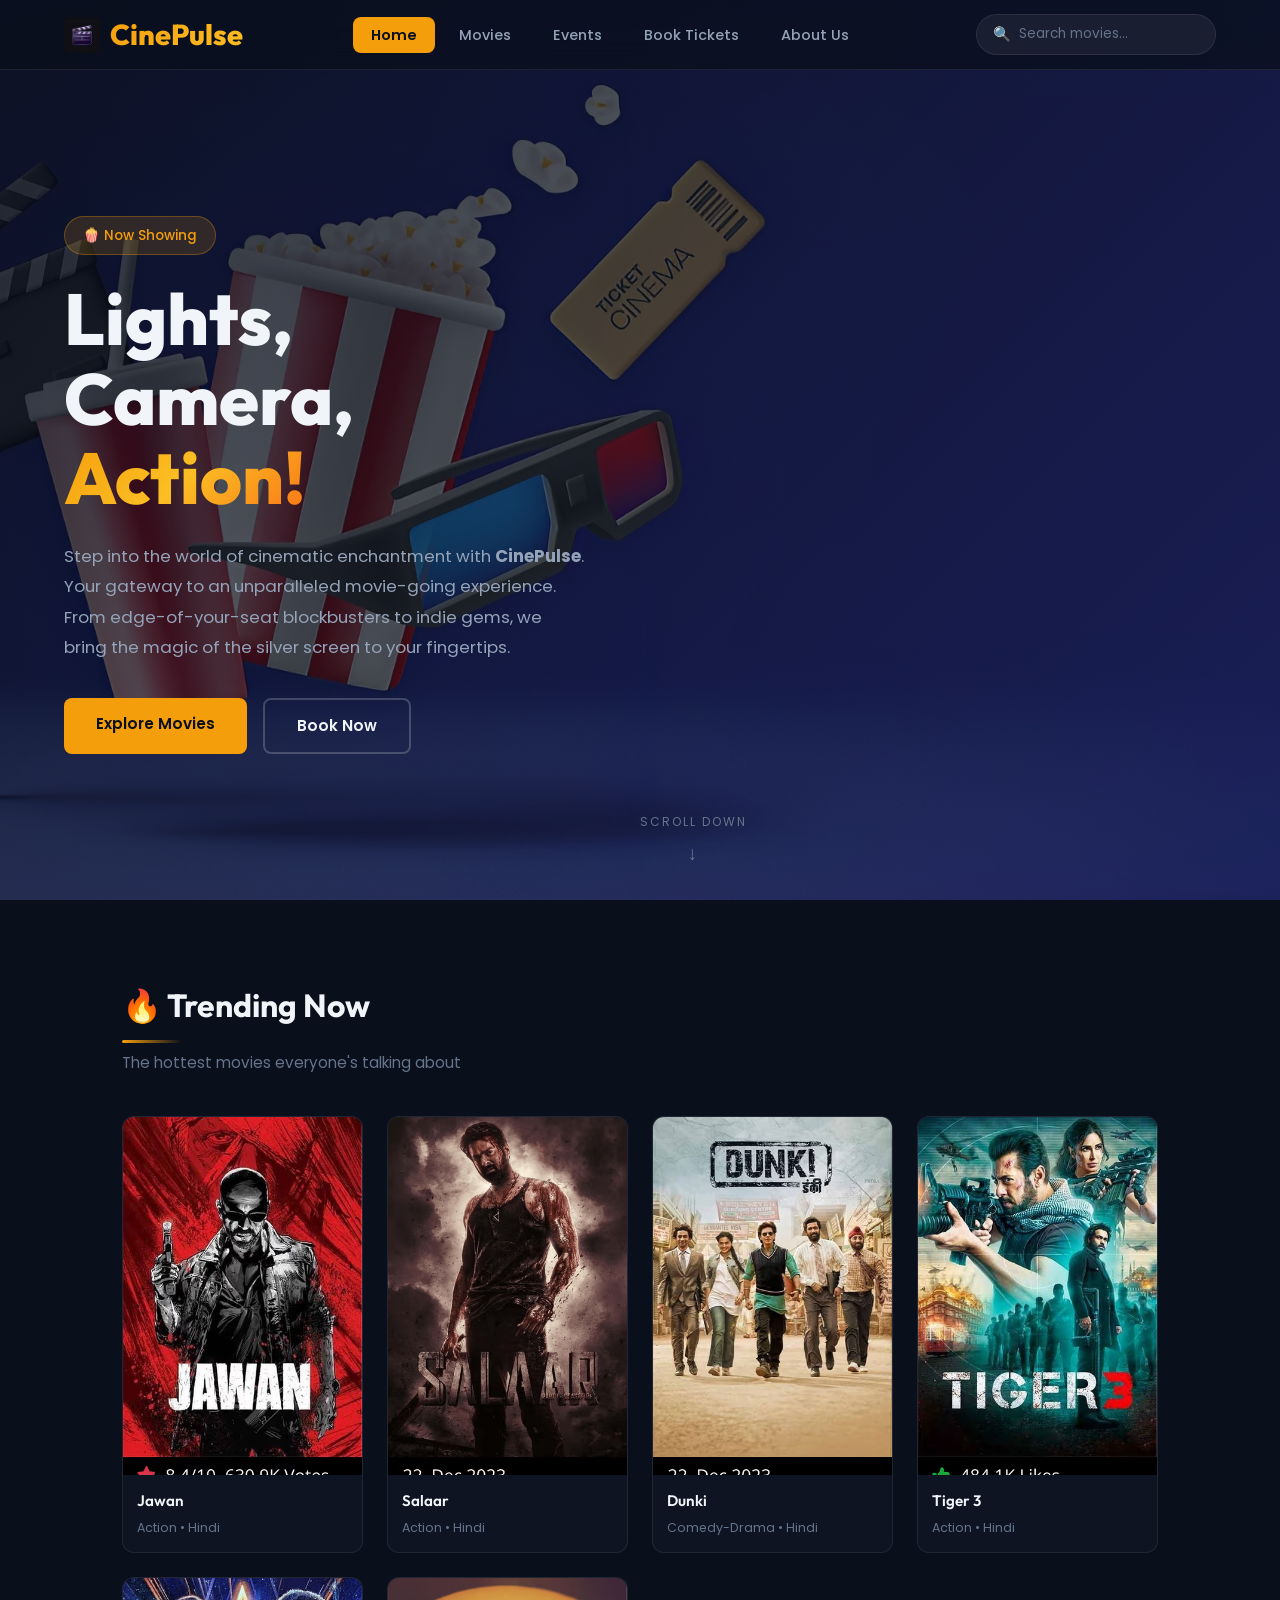
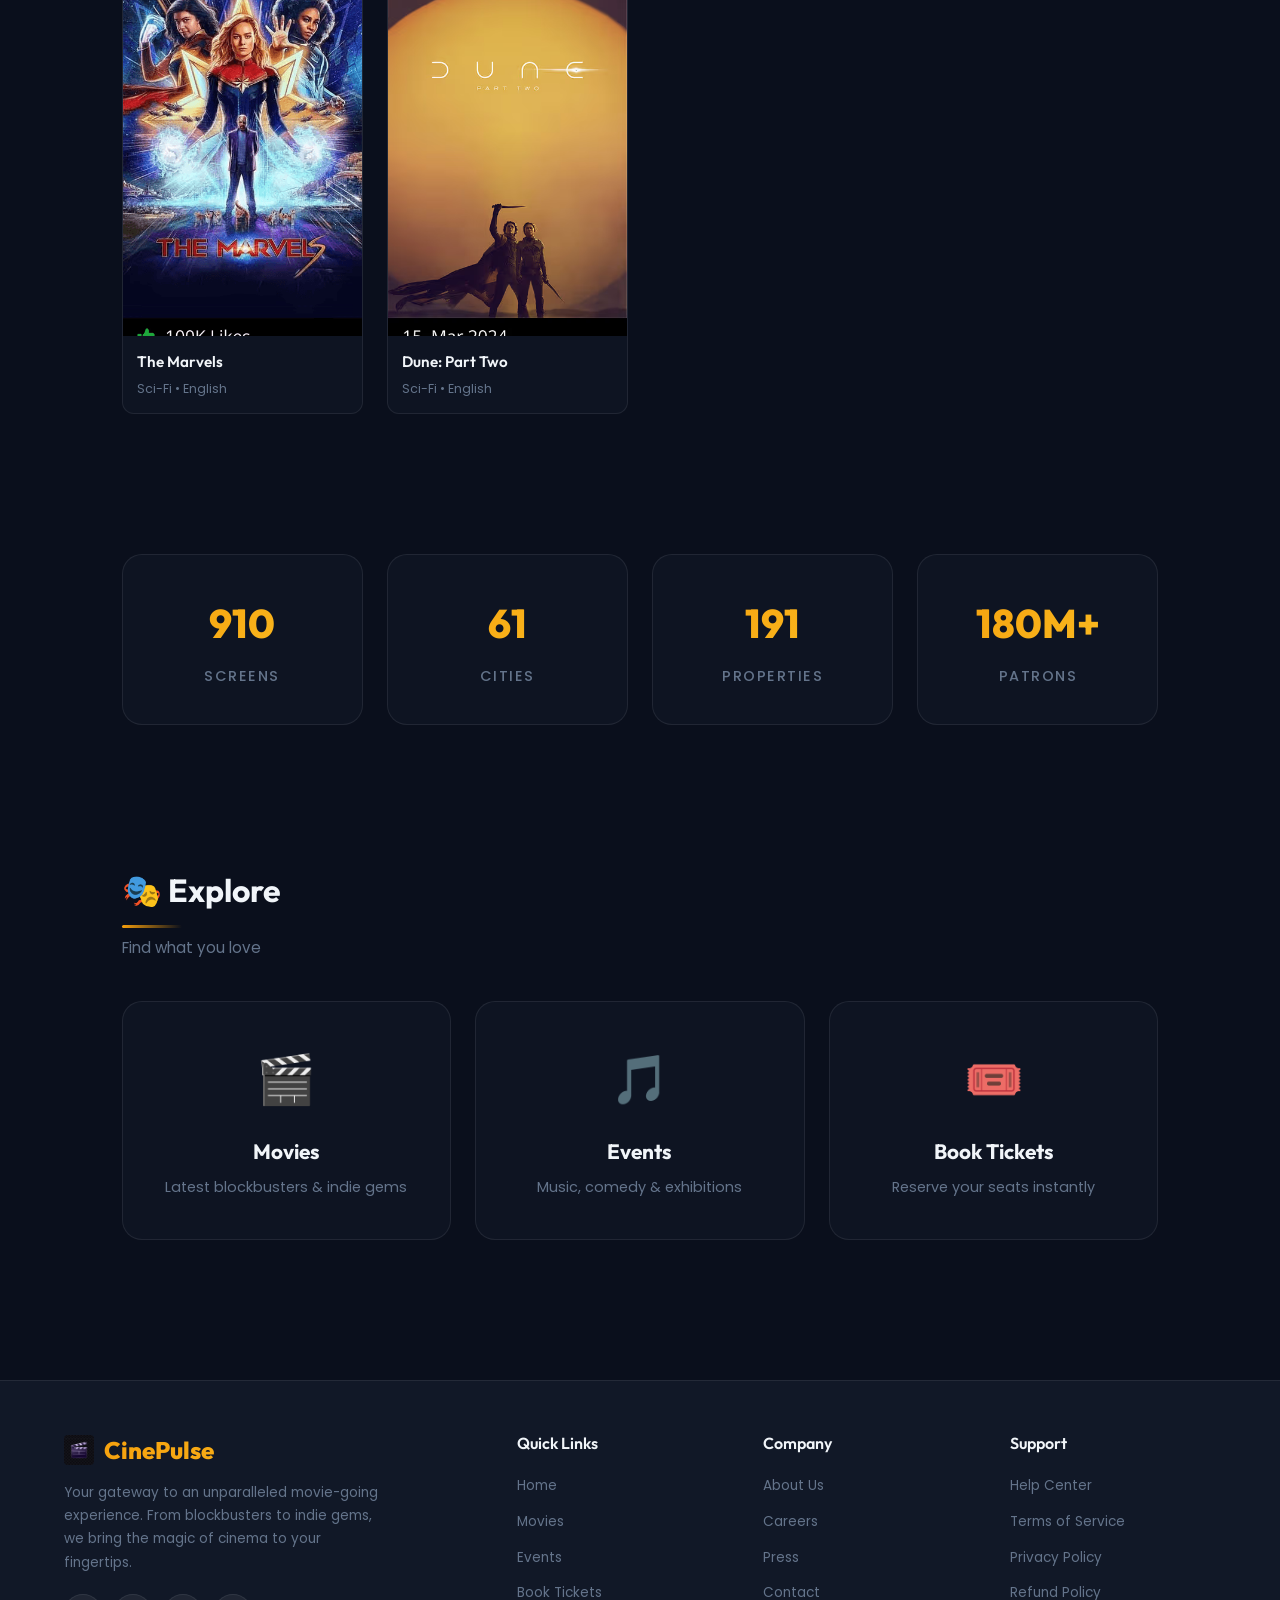
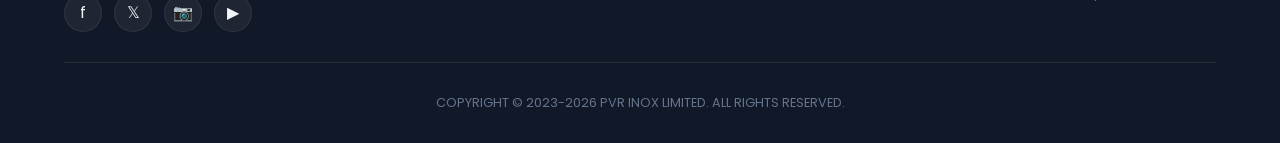
==== commit d9004313: "updated" ====
--- a/index.html
+++ b/index.html
@@ -17,7 +17,7 @@
   <!-- Navbar -->
   <nav class="navbar" id="navbar">
     <div class="navbar__brand">
-      <span class="navbar__logo-icon">🎬</span>
+      <img src="logo.png" alt="CinePulse Logo" class="navbar__logo-icon">
       <a href="index.html" class="navbar__logo">CinePulse</a>
     </div>
     <ul class="navbar__links" id="navLinks">
@@ -207,7 +207,7 @@
   <footer class="footer">
     <div class="footer__grid">
       <div class="footer__brand">
-        <div class="footer__brand-name">🎬 CinePulse</div>
+        <div class="footer__brand-name"><img src="logo.png" alt="CinePulse" class="footer__logo-img"> CinePulse</div>
         <p class="footer__brand-desc">
           Your gateway to an unparalleled movie-going experience.
           From blockbusters to indie gems, we bring the magic of cinema to your fingertips.
--- a/global.css
+++ b/global.css
@@ -156,7 +156,10 @@
 }
 
 .navbar__logo-icon {
-  font-size: 1.5rem;
+  height: 36px;
+  width: auto;
+  object-fit: contain;
+  border-radius: 6px;
 }
 
 .navbar__links {
@@ -303,7 +306,6 @@
   border: 1px solid var(--border-glass);
   transition: all var(--transition-smooth);
   cursor: pointer;
-  group: true;
 }
 
 .card:hover {
@@ -409,6 +411,16 @@
   -webkit-text-fill-color: transparent;
   background-clip: text;
   margin-bottom: 12px;
+  display: flex;
+  align-items: center;
+  gap: 10px;
+}
+
+.footer__logo-img {
+  height: 30px;
+  width: auto;
+  object-fit: contain;
+  border-radius: 4px;
 }
 
 .footer__brand-desc {
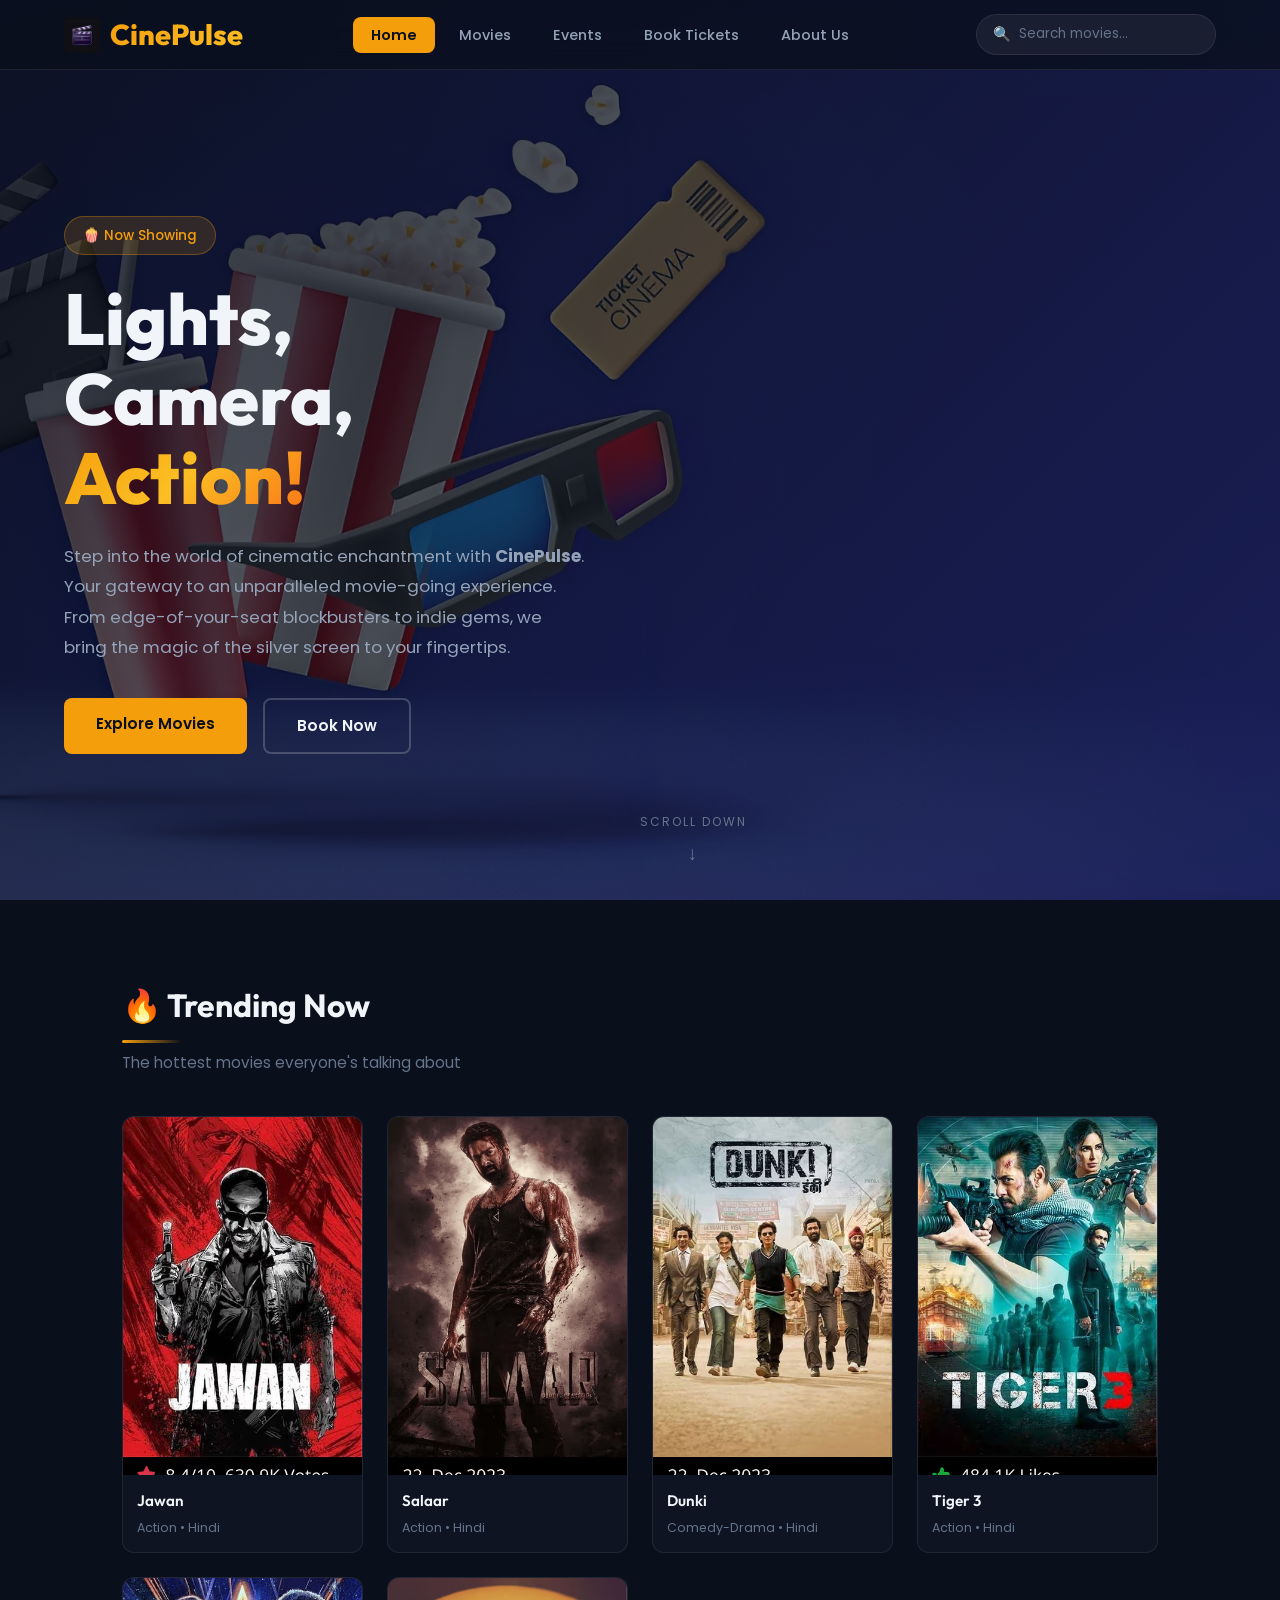
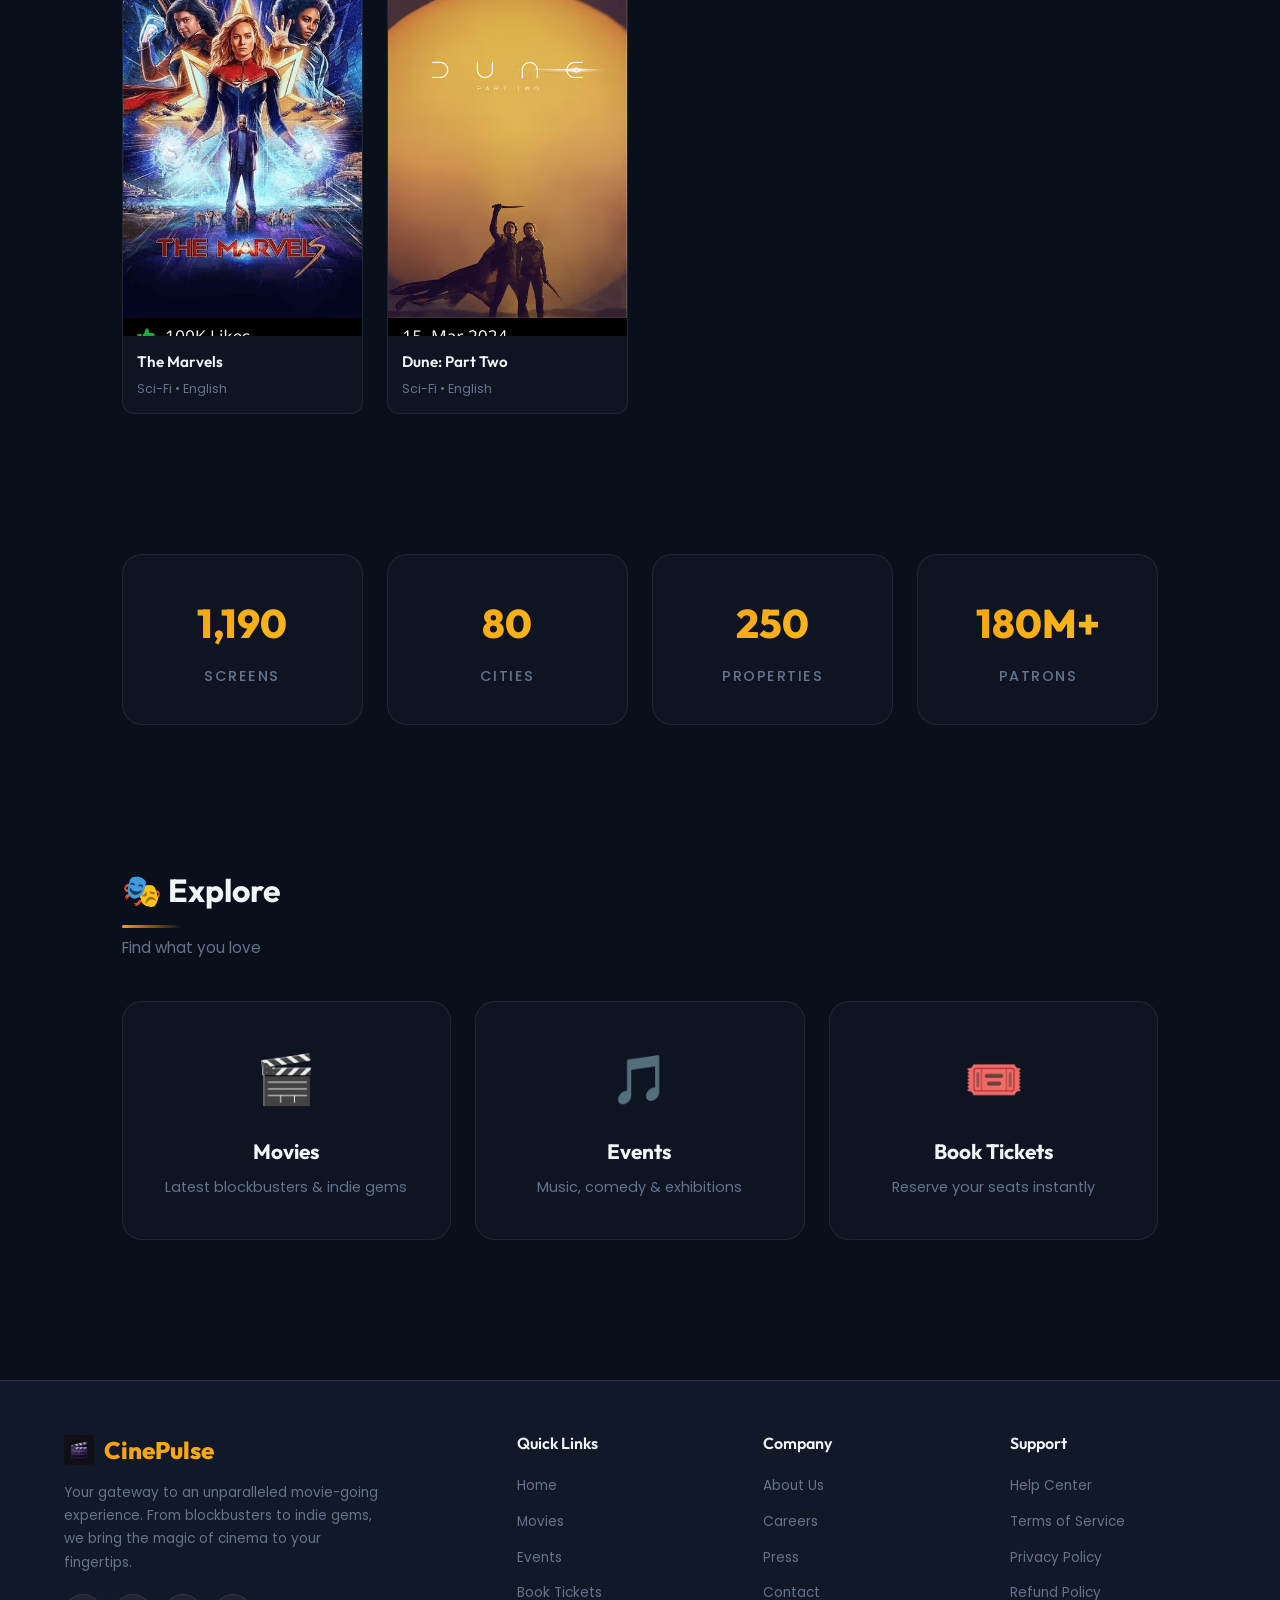
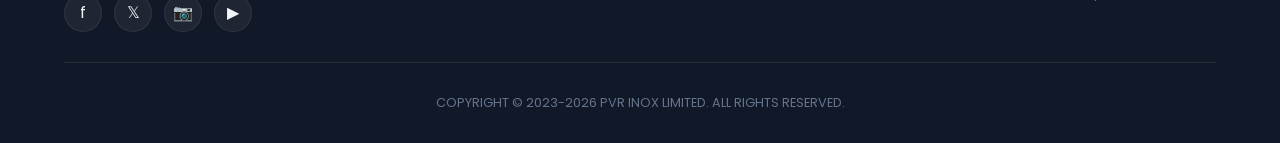
==== commit 21ac128d: "updated" ====
--- a/index.html
+++ b/index.html
@@ -9,6 +9,7 @@
   <title>CinePulse — Book Movie Tickets Online</title>
   <link rel="stylesheet" href="global.css">
   <link rel="stylesheet" href="home.css">
+  <link rel="icon" type="image/png" href="logo.png">
 </head>
 <body>
   <!-- Page Transition -->
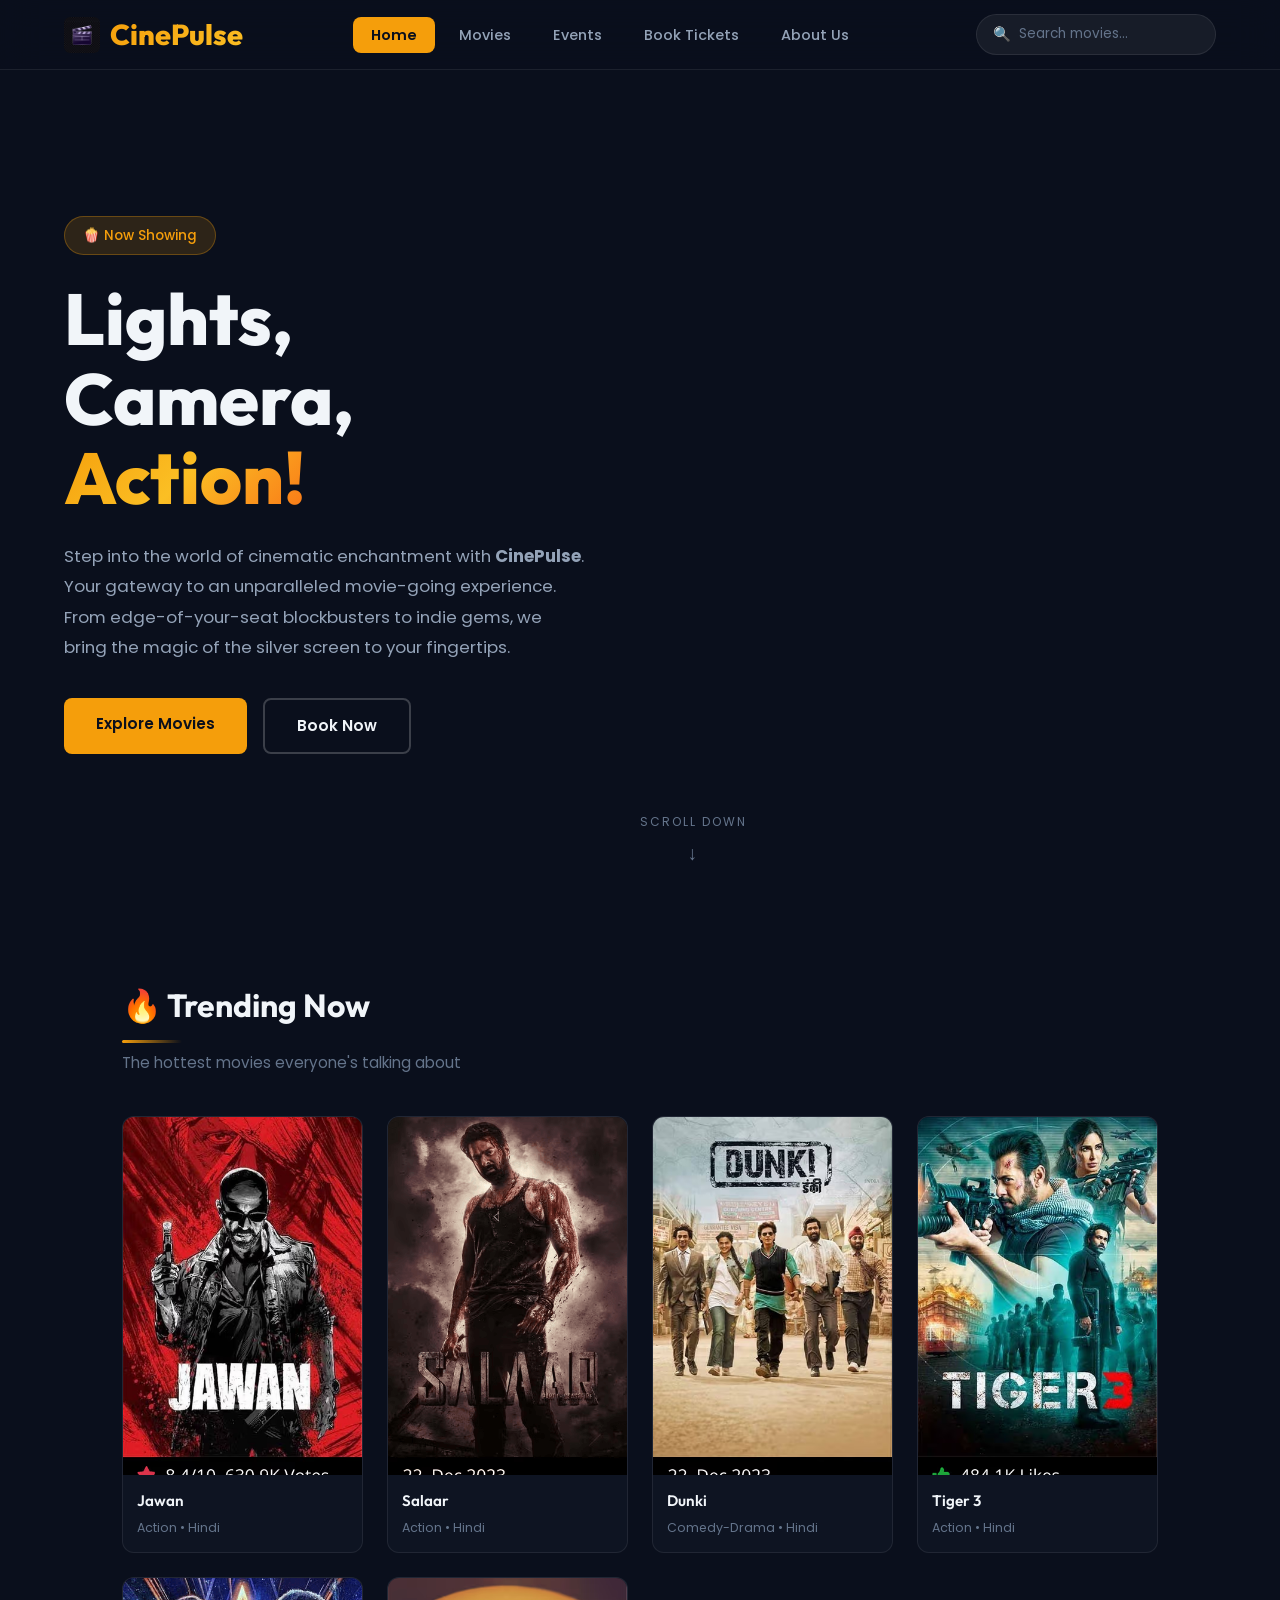
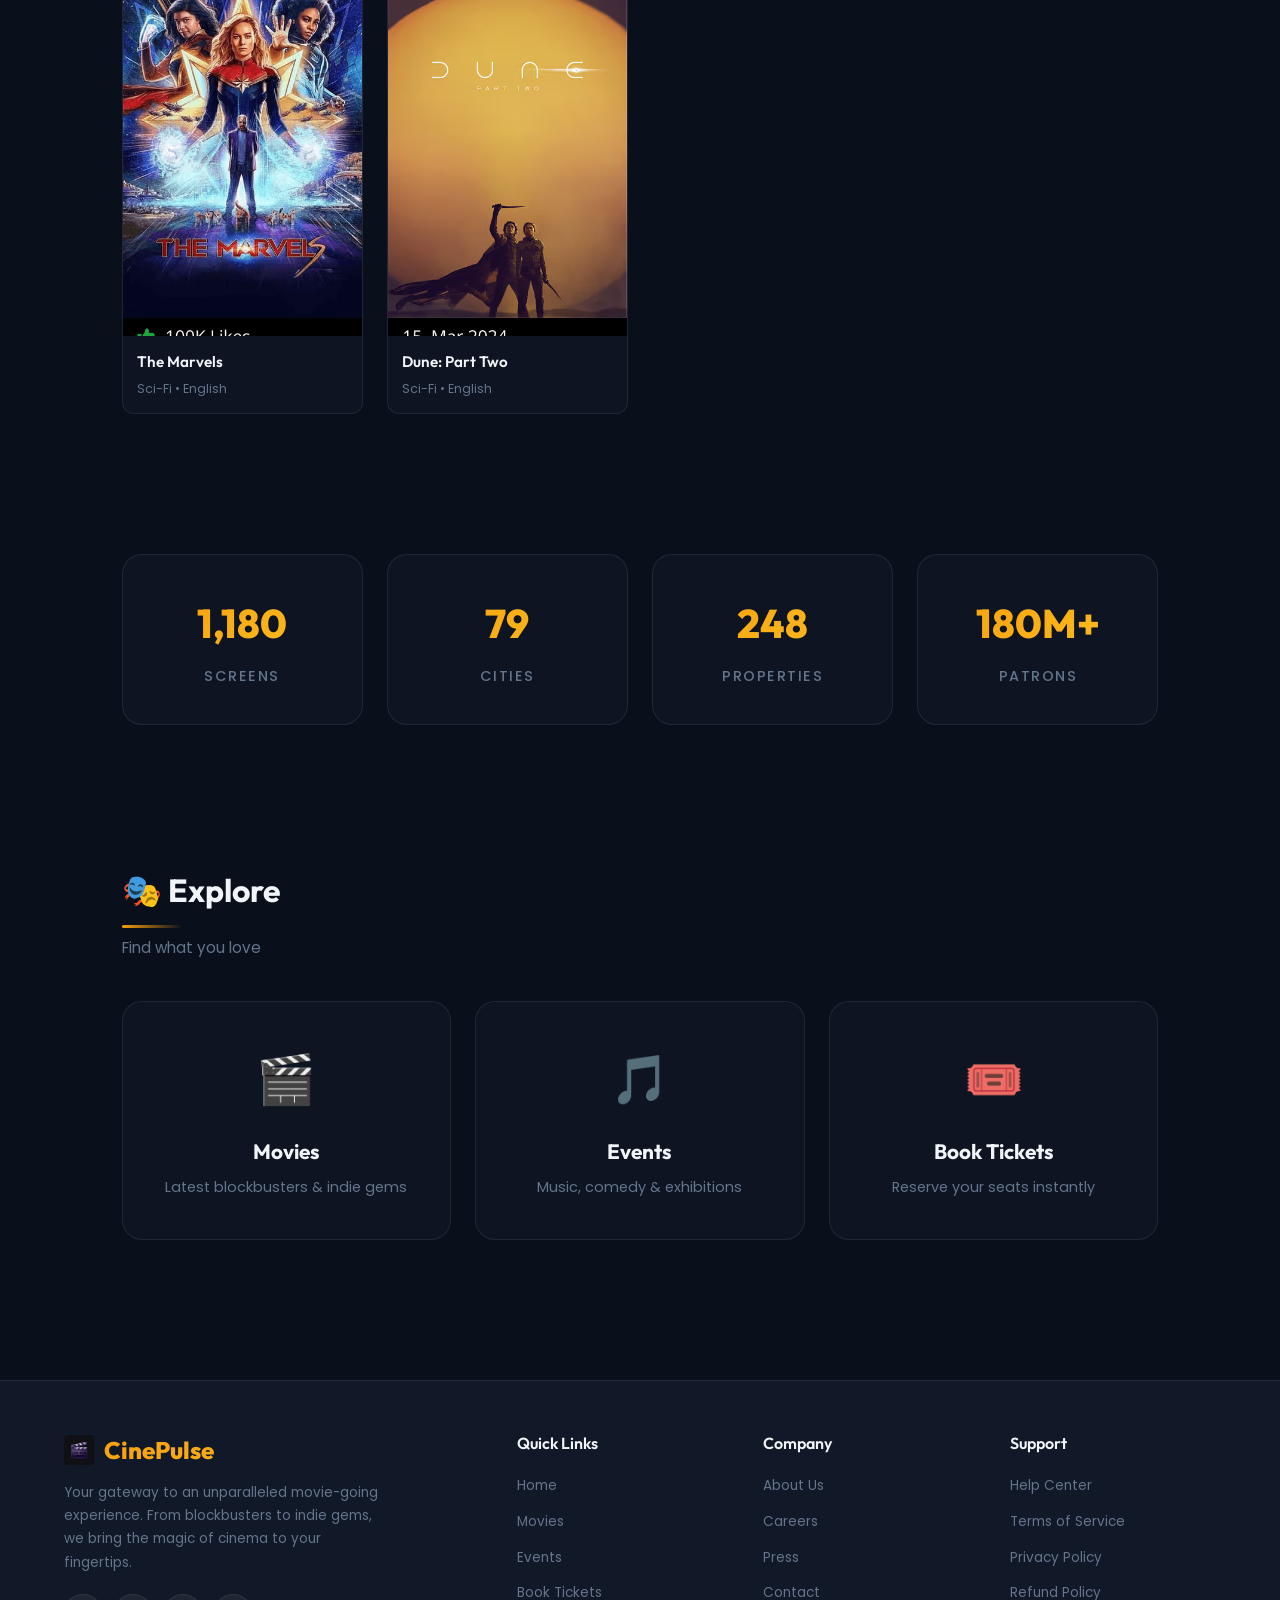
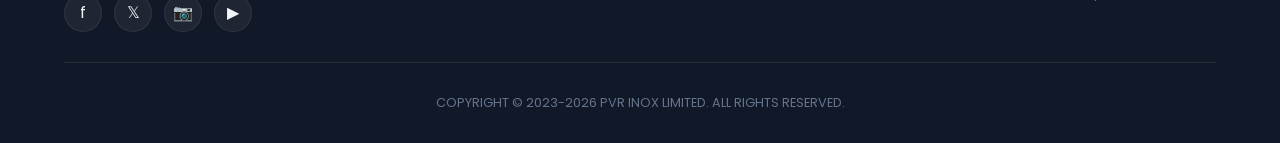
==== commit 416a7f82: "updated" ====
--- a/index.html
+++ b/index.html
@@ -43,7 +43,10 @@
   <!-- Hero Section -->
   <header class="hero" id="home">
     <div class="hero__carousel">
-      <div class="hero__slide active" style="background-image: url('theater.png');">
+      <div class="hero__slide active">
+        <video class="hero__video" autoplay loop muted playsinline>
+          <source src="homepagevideo.mp4" type="video/mp4">
+        </video>
         <div class="hero__overlay"></div>
         <div class="hero__content">
           <span class="hero__badge">🍿 Now Showing</span>
--- a/home.css
+++ b/home.css
@@ -21,6 +21,14 @@
 
 .hero__slide.active {
   opacity: 1;
+}
+
+.hero__video {
+  width: 100%;
+  height: 100%;
+  object-fit: cover;
+  position: absolute;
+  inset: 0;
 }
 
 .hero__overlay {
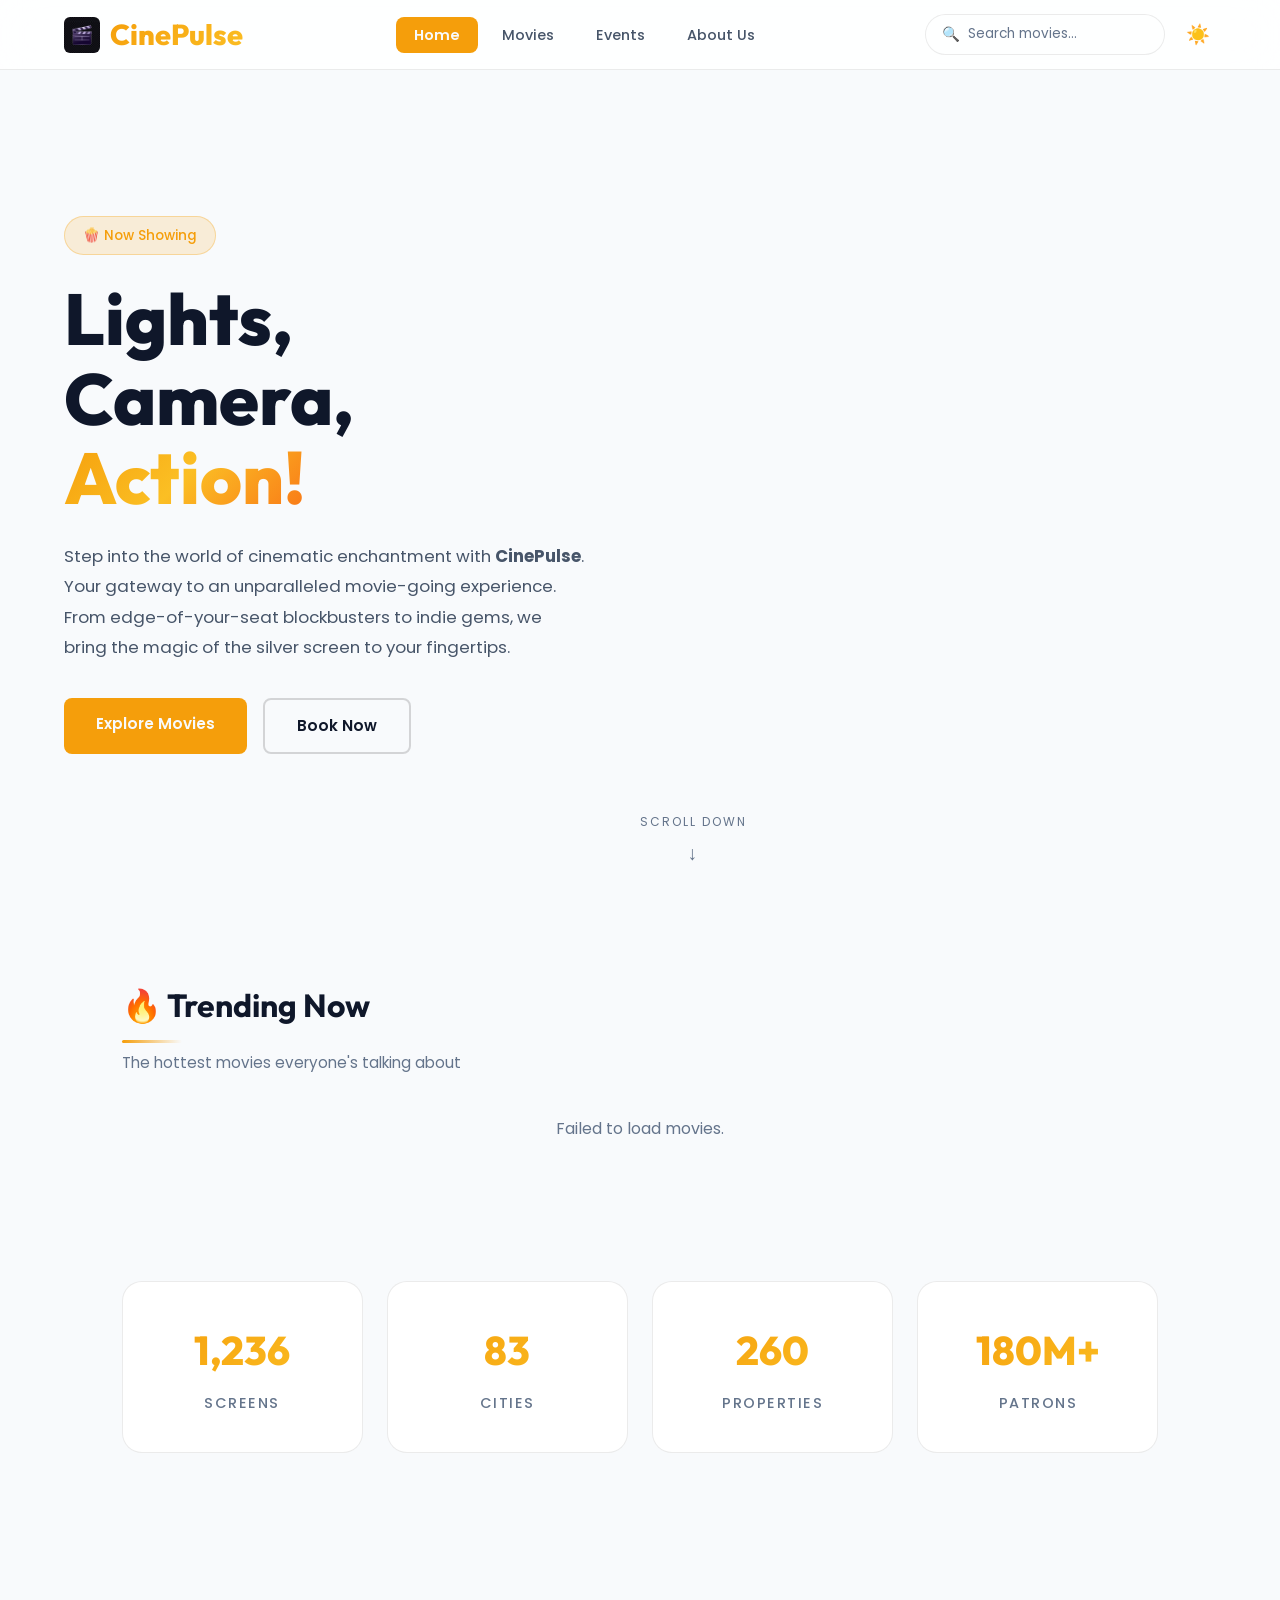
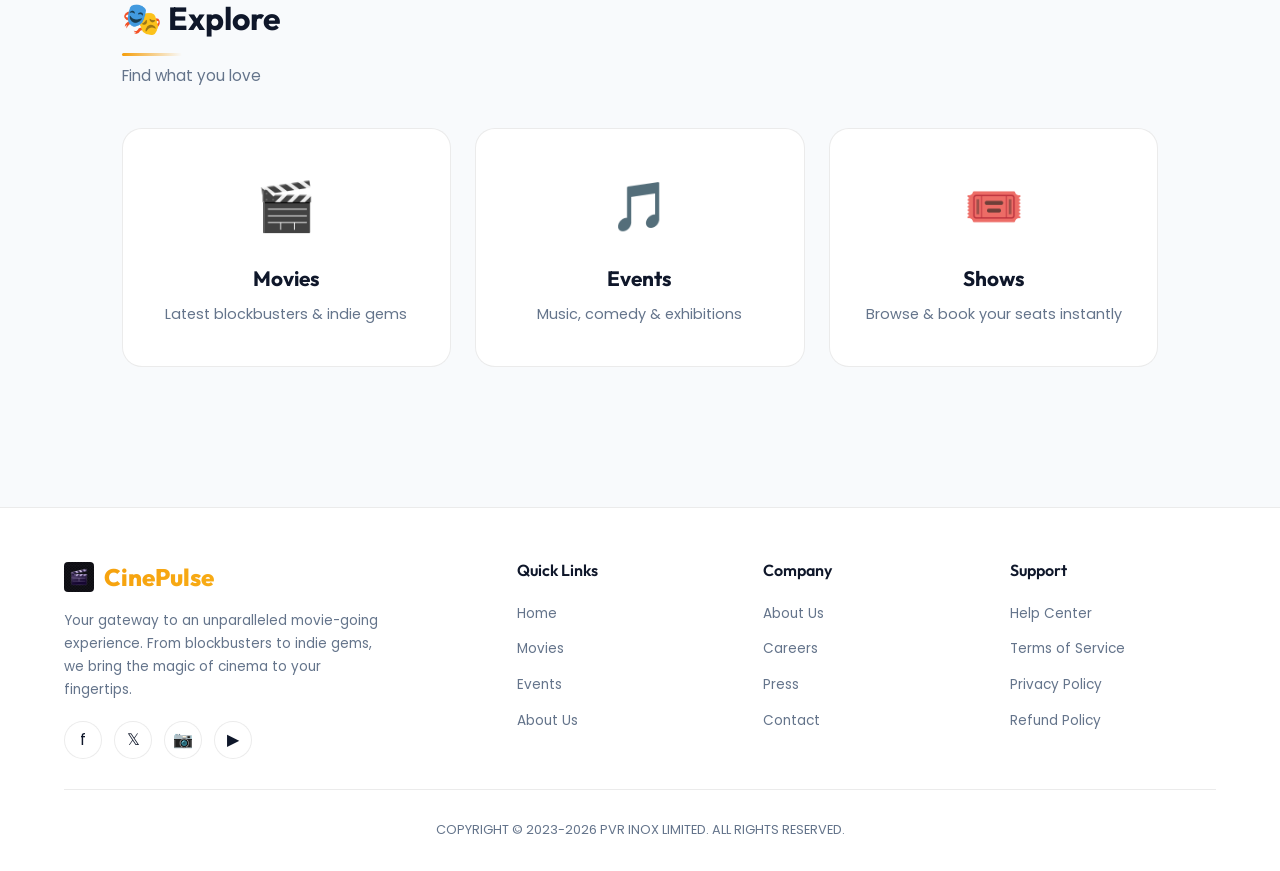
==== commit 2fe14c8f: "updated" ====
--- a/index.html
+++ b/index.html
@@ -25,12 +25,16 @@
       <li><a href="index.html" class="active">Home</a></li>
       <li><a href="movie.html">Movies</a></li>
       <li><a href="event.html">Events</a></li>
-      <li><a href="book.html">Book Tickets</a></li>
       <li><a href="about.html">About Us</a></li>
     </ul>
-    <div class="navbar__search">
-      <span class="navbar__search-icon">🔍</span>
-      <input type="text" placeholder="Search movies..." id="searchInput">
+    <div class="navbar__actions" style="display: flex; align-items: center; gap: 15px;">
+      <div class="navbar__search">
+        <span class="navbar__search-icon">🔍</span>
+        <input type="text" placeholder="Search movies..." id="searchInput">
+      </div>
+      <button class="theme-toggle" id="themeToggle" aria-label="Toggle Theme">
+        <span class="theme-toggle__icon">🌙</span>
+      </button>
     </div>
     <div class="navbar__hamburger" id="hamburger">
       <span></span>
@@ -59,7 +63,7 @@
           </p>
           <div class="hero__actions">
             <a href="movie.html" class="hero__btn hero__btn--primary">Explore Movies</a>
-            <a href="book.html" class="hero__btn hero__btn--outline">Book Now</a>
+            <a href="movie.html" class="hero__btn hero__btn--outline">Book Now</a>
           </div>
         </div>
       </div>
@@ -78,79 +82,8 @@
           <h2 class="section-header__title">🔥 Trending Now</h2>
           <p class="section-header__subtitle">The hottest movies everyone's talking about</p>
         </div>
-        <div class="card-grid stagger-children">
-          <a href="book.html" class="card">
-            <div class="card__image-wrapper">
-              <img src="jawan.png" alt="Jawan" loading="lazy">
-              <div class="card__overlay">
-                <span class="card__overlay-btn">Book Tickets →</span>
-              </div>
-            </div>
-            <div class="card__info">
-              <h3 class="card__title">Jawan</h3>
-              <p class="card__meta">Action • Hindi</p>
-            </div>
-          </a>
-          <a href="book.html" class="card">
-            <div class="card__image-wrapper">
-              <img src="salar.png" alt="Salaar" loading="lazy">
-              <div class="card__overlay">
-                <span class="card__overlay-btn">Book Tickets →</span>
-              </div>
-            </div>
-            <div class="card__info">
-              <h3 class="card__title">Salaar</h3>
-              <p class="card__meta">Action • Hindi</p>
-            </div>
-          </a>
-          <a href="book.html" class="card">
-            <div class="card__image-wrapper">
-              <img src="dunki.png" alt="Dunki" loading="lazy">
-              <div class="card__overlay">
-                <span class="card__overlay-btn">Book Tickets →</span>
-              </div>
-            </div>
-            <div class="card__info">
-              <h3 class="card__title">Dunki</h3>
-              <p class="card__meta">Comedy-Drama • Hindi</p>
-            </div>
-          </a>
-          <a href="book.html" class="card">
-            <div class="card__image-wrapper">
-              <img src="tiger.png" alt="Tiger 3" loading="lazy">
-              <div class="card__overlay">
-                <span class="card__overlay-btn">Book Tickets →</span>
-              </div>
-            </div>
-            <div class="card__info">
-              <h3 class="card__title">Tiger 3</h3>
-              <p class="card__meta">Action • Hindi</p>
-            </div>
-          </a>
-          <a href="book.html" class="card">
-            <div class="card__image-wrapper">
-              <img src="marvel.png" alt="The Marvels" loading="lazy">
-              <div class="card__overlay">
-                <span class="card__overlay-btn">Book Tickets →</span>
-              </div>
-            </div>
-            <div class="card__info">
-              <h3 class="card__title">The Marvels</h3>
-              <p class="card__meta">Sci-Fi • English</p>
-            </div>
-          </a>
-          <a href="book.html" class="card">
-            <div class="card__image-wrapper">
-              <img src="dune.png" alt="Dune Part Two" loading="lazy">
-              <div class="card__overlay">
-                <span class="card__overlay-btn">Book Tickets →</span>
-              </div>
-            </div>
-            <div class="card__info">
-              <h3 class="card__title">Dune: Part Two</h3>
-              <p class="card__meta">Sci-Fi • English</p>
-            </div>
-          </a>
+        <div class="card-grid stagger-children" id="trendingMoviesGrid">
+          <!-- Dynamic TMDB API cards will be inserted here -->
         </div>
       </div>
     </section>
@@ -197,10 +130,10 @@
             <h3>Events</h3>
             <p>Music, comedy & exhibitions</p>
           </a>
-          <a href="book.html" class="categories__card">
+          <a href="movie.html" class="categories__card">
             <span class="categories__icon">🎟️</span>
-            <h3>Book Tickets</h3>
-            <p>Reserve your seats instantly</p>
+            <h3>Shows</h3>
+            <p>Browse & book your seats instantly</p>
           </a>
         </div>
       </div>
@@ -229,7 +162,7 @@
           <li><a href="index.html">Home</a></li>
           <li><a href="movie.html">Movies</a></li>
           <li><a href="event.html">Events</a></li>
-          <li><a href="book.html">Book Tickets</a></li>
+          <li><a href="about.html">About Us</a></li>
         </ul>
       </div>
       <div class="footer__col">
--- a/global.css
+++ b/global.css
@@ -8,11 +8,11 @@
 /* ---------- CSS Custom Properties ---------- */
 :root {
   /* Colors */
-  --bg-primary: #0a0f1c;
-  --bg-secondary: #111827;
-  --bg-card: rgba(17, 24, 39, 0.65);
-  --bg-glass: rgba(10, 15, 28, 0.75);
-  --bg-glass-hover: rgba(10, 15, 28, 0.9);
+  --bg-primary: #12182b;
+  --bg-secondary: #1a2238;
+  --bg-card: rgba(26, 34, 56, 0.65);
+  --bg-glass: rgba(18, 24, 43, 0.75);
+  --bg-glass-hover: rgba(18, 24, 43, 0.9);
 
   --accent: #f59e0b;
   --accent-hover: #d97706;
@@ -51,6 +51,63 @@
   --shadow-card: 0 8px 32px rgba(0, 0, 0, 0.3);
   --shadow-glow: 0 0 40px var(--accent-glow);
   --shadow-float: 0 20px 60px rgba(0, 0, 0, 0.4);
+
+  /* Overlays */
+  --overlay-heavy: rgba(18, 24, 43, 0.9);
+  --overlay-mid: rgba(18, 24, 43, 0.55);
+  --overlay-light: rgba(18, 24, 43, 0.1);
+  --btn-outline-border: rgba(255, 255, 255, 0.2);
+}
+
+/* ---------- LIGHT THEME ---------- */
+[data-theme="light"] {
+  --bg-primary: #f8fafc;
+  --bg-secondary: #ffffff;
+  --bg-card: rgba(255, 255, 255, 0.9);
+  --bg-glass: rgba(255, 255, 255, 0.85);
+  --bg-glass-hover: rgba(255, 255, 255, 0.98);
+
+  --text-primary: #0f172a;
+  --text-secondary: #475569;
+  --text-muted: #64748b;
+
+  --border-glass: rgba(0, 0, 0, 0.08);
+  --border-accent: rgba(245, 158, 11, 0.4);
+
+  --shadow-card: 0 8px 32px rgba(0, 0, 0, 0.05);
+  --shadow-glow: 0 0 40px rgba(245, 158, 11, 0.15);
+  --shadow-float: 0 20px 60px rgba(0, 0, 0, 0.1);
+
+  /* Overlays */
+  --overlay-heavy: rgba(248, 250, 252, 0.9);
+  --overlay-mid: rgba(248, 250, 252, 0.6);
+  --overlay-light: rgba(248, 250, 252, 0.1);
+  --btn-outline-border: rgba(0, 0, 0, 0.15);
+}
+
+/* Theme Toggle Button */
+.theme-toggle {
+  background: transparent;
+  border: none;
+  color: var(--text-primary);
+  width: 36px;
+  height: 36px;
+  border-radius: 50%;
+  display: flex;
+  align-items: center;
+  justify-content: center;
+  cursor: pointer;
+  transition: all var(--transition-medium);
+  font-size: 1.2rem;
+}
+
+.theme-toggle:hover {
+  background: rgba(255, 255, 255, 0.1);
+  transform: rotate(15deg) scale(1.1);
+}
+
+[data-theme="light"] .theme-toggle:hover {
+  background: rgba(0, 0, 0, 0.05);
 }
 
 /* ---------- Reset & Base ---------- */
--- a/home.css
+++ b/home.css
@@ -36,9 +36,9 @@
   inset: 0;
   background: linear-gradient(
     135deg,
-    rgba(10, 15, 28, 0.92) 0%,
-    rgba(10, 15, 28, 0.7) 40%,
-    rgba(10, 15, 28, 0.4) 100%
+    var(--overlay-heavy) 0%,
+    var(--overlay-mid) 45%,
+    var(--overlay-light) 100%
   );
 }
 
@@ -127,7 +127,7 @@
 .hero__btn--outline {
   background: transparent;
   color: var(--text-primary);
-  border: 2px solid rgba(255, 255, 255, 0.2);
+  border: 2px solid var(--btn-outline-border);
 }
 
 .hero__btn--outline:hover {
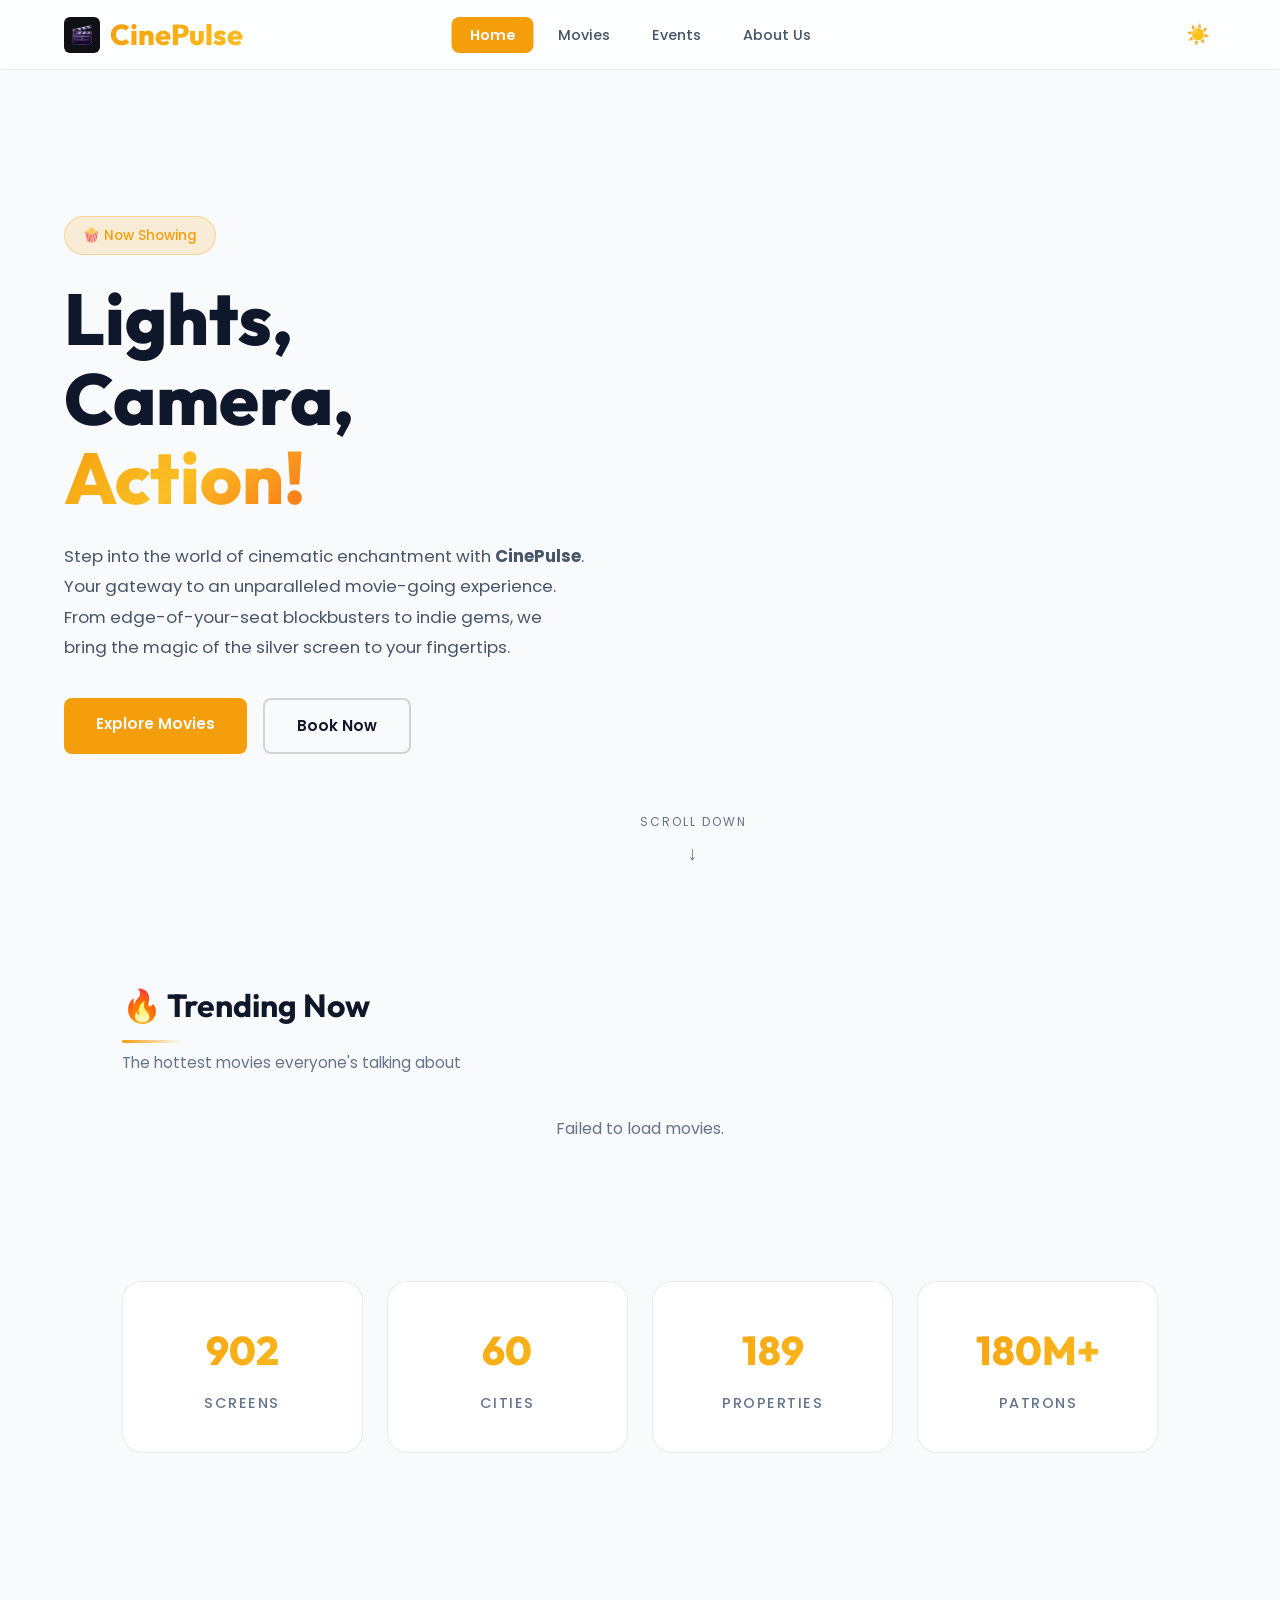
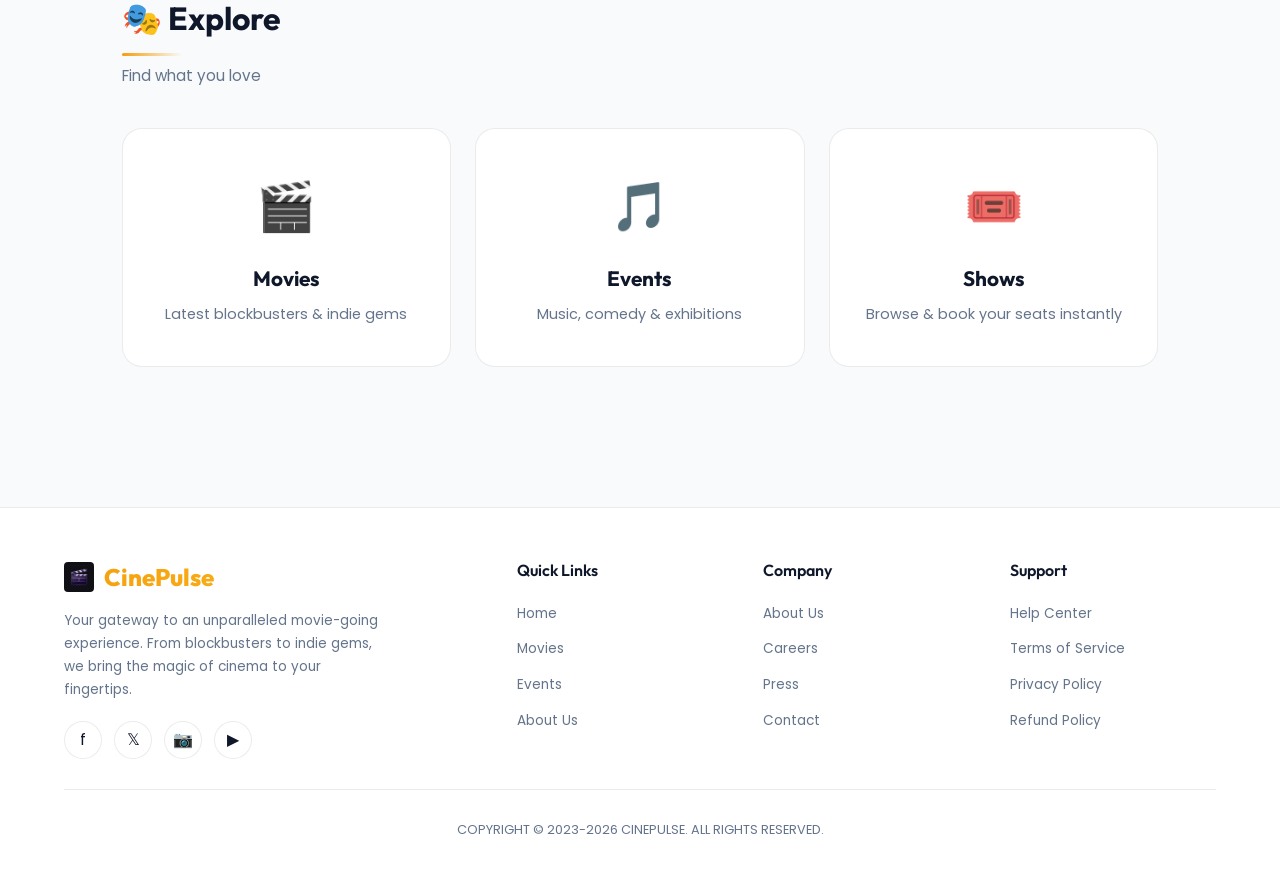
==== commit be9ac2ed: "updated" ====
--- a/index.html
+++ b/index.html
@@ -28,10 +28,6 @@
       <li><a href="about.html">About Us</a></li>
     </ul>
     <div class="navbar__actions" style="display: flex; align-items: center; gap: 15px;">
-      <div class="navbar__search">
-        <span class="navbar__search-icon">🔍</span>
-        <input type="text" placeholder="Search movies..." id="searchInput">
-      </div>
       <button class="theme-toggle" id="themeToggle" aria-label="Toggle Theme">
         <span class="theme-toggle__icon">🌙</span>
       </button>
@@ -185,7 +181,7 @@
       </div>
     </div>
     <div class="footer__bottom">
-      COPYRIGHT © 2023-2026 PVR INOX LIMITED. ALL RIGHTS RESERVED.
+      COPYRIGHT © 2023-2026 CINEPULSE. ALL RIGHTS RESERVED.
     </div>
   </footer>
 
--- a/global.css
+++ b/global.css
@@ -224,6 +224,9 @@
   align-items: center;
   gap: 6px;
   list-style: none;
+  position: absolute;
+  left: 50%;
+  transform: translateX(-50%);
 }
 
 .navbar__links a {
@@ -247,46 +250,7 @@
   font-weight: 600;
 }
 
-.navbar__search {
-  display: flex;
-  align-items: center;
-  gap: 8px;
-  background: rgba(255, 255, 255, 0.06);
-  border: 1px solid var(--border-glass);
-  border-radius: 100px;
-  padding: 8px 16px;
-  transition: all var(--transition-fast);
-}
-
-.navbar__search:focus-within {
-  border-color: var(--accent);
-  background: rgba(255, 255, 255, 0.1);
-  box-shadow: 0 0 20px var(--accent-glow);
-}
-
-.navbar__search-icon {
-  color: var(--text-muted);
-  font-size: 0.9rem;
-}
-
-.navbar__search input {
-  background: none;
-  border: none;
-  outline: none;
-  color: var(--text-primary);
-  font-family: var(--font-body);
-  font-size: 0.85rem;
-  width: 180px;
-  transition: width var(--transition-smooth);
-}
-
-.navbar__search input::placeholder {
-  color: var(--text-muted);
-}
-
-.navbar__search input:focus {
-  width: 240px;
-}
+
 
 /* Hamburger */
 .navbar__hamburger {
@@ -769,6 +733,8 @@
   .navbar__links {
     position: fixed;
     top: 0;
+    left: auto;
+    transform: none;
     right: -100%;
     width: 280px;
     height: 100vh;
@@ -790,9 +756,6 @@
     font-size: 1rem;
   }
 
-  .navbar__search {
-    display: none;
-  }
 
   .section-header__title {
     font-size: 1.5rem;
